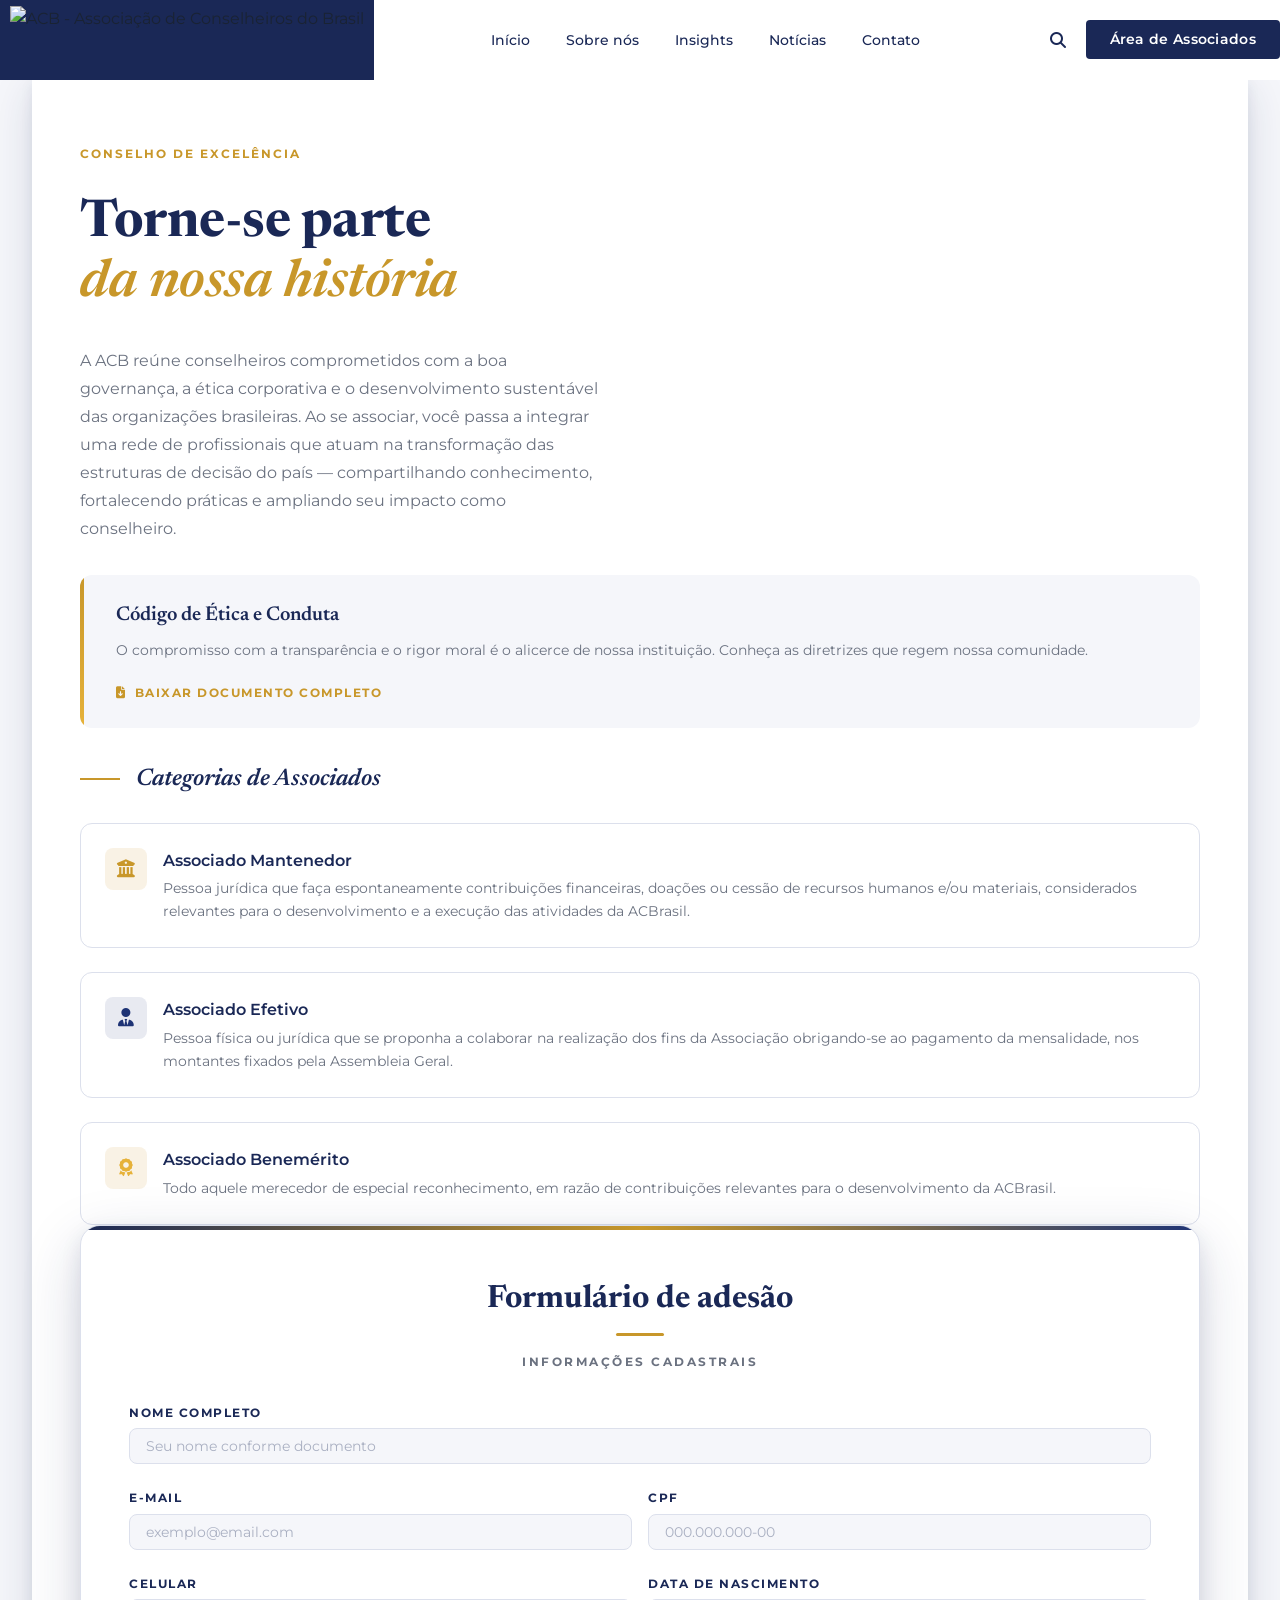
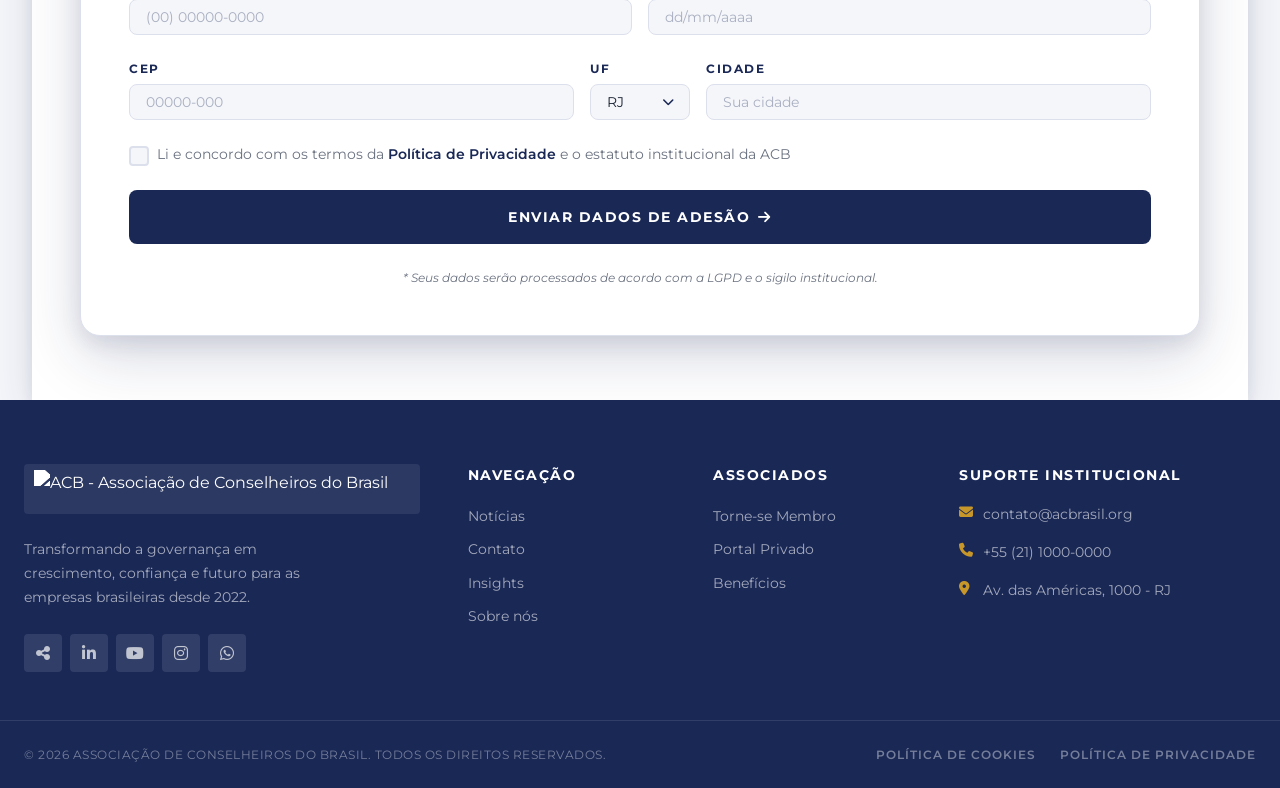
==== HTML/associe-se.html @ c0d1bfe0 "atualização do html" ====
<!DOCTYPE html>
<html lang="pt-BR">
<head>
  <meta charset="UTF-8" />
  <meta name="viewport" content="width=device-width, initial-scale=1.0" />
  <title>Associe-se | ACB - Associação de Conselheiros do Brasil</title>

  <link rel="icon" type="image/png" href="#" />

  <!-- Fontes principais -->
  <link rel="preconnect" href="https://fonts.googleapis.com" />
  <link rel="preconnect" href="https://fonts.gstatic.com" crossorigin />
  <link href="https://fonts.googleapis.com/css2?family=Newsreader:ital,wght@0,400;0,600;0,700;1,400;1,600&family=Montserrat:wght@300;400;500;600;700&display=swap" rel="stylesheet" />

  <!-- Font Awesome para ícones -->
  <link rel="stylesheet" href="https://cdnjs.cloudflare.com/ajax/libs/font-awesome/6.5.1/css/all.min.css" />

  <!-- CSS principal -->
  <link rel="stylesheet" href="../CSS/global.css" />
  <link rel="stylesheet" href="../CSS/associe-se.css" />
</head>
<body>

  <!-- ===== BARRA DE BUSCA GLOBAL ===== -->
  <div class="busca-overlay" id="buscaOverlay" role="dialog" aria-label="Busca no site" aria-hidden="true">
    <div class="busca-container">
      <div class="busca-cabecalho">
        <span class="busca-titulo">O que você procura?</span>
        <button class="busca-fechar" id="buscaFechar" aria-label="Fechar busca">
          <i class="fa-solid fa-xmark"></i>
        </button>
      </div>
      <div class="busca-campo-wrapper">
        <i class="fa-solid fa-magnifying-glass busca-icone"></i>
        <input
          type="text"
          id="buscaInput"
          class="busca-campo"
          placeholder="Buscar páginas, conteúdos, associados..."
          autocomplete="off"
        />
      </div>
      <div class="busca-resultados" id="buscaResultados">
        <p class="busca-dica">Digite para buscar páginas e conteúdos do site.</p>
      </div>
    </div>
  </div>

  <!-- ===== NAVBAR ===== -->
  <header class="cabecalho" id="cabecalho">
    <nav class="navegacao" role="navigation" aria-label="Menu principal">

      <!-- Logo -->
      <a href="#" class="logo" aria-label="ACB - Página inicial">
        <img src="images/logo-acb.png" alt="ACB - Associação de Conselheiros do Brasil" class="logo-imagem">

      </a>

      <!-- Links de navegação (desktop) -->
      <ul class="menu-lista" role="list">
        <li class="menu-item"><a href="index.html" class="menu-link">Início</a></li>
        <li class="menu-item"><a href="#" class="menu-link">Sobre nós</a></li>
        <li class="menu-item"><a href="#" class="menu-link">Insights</a></li>
        <li class="menu-item"><a href="#" class="menu-link">Notícias</a></li>
        <li class="menu-item"><a href="#" class="menu-link">Contato</a></li>
      </ul>

      <!-- Ações da navbar -->
      <div class="navbar-acoes">
        <button class="btn-busca" id="btnBusca" aria-label="Abrir busca">
          <i class="fa-solid fa-magnifying-glass"></i>
        </button>
        <a href="#" class="btn-area-associados">Área de Associados</a>
        <button class="btn-menu-mobile" id="btnMenuMobile" aria-label="Abrir menu" aria-expanded="false">
          <span class="hamburguer-linha"></span>
          <span class="hamburguer-linha"></span>
          <span class="hamburguer-linha"></span>
        </button>
      </div>

    </nav>

    <!-- Menu Mobile -->
    <div class="menu-mobile" id="menuMobile" aria-hidden="true">
      <ul class="menu-mobile-lista" role="list">
        <li><a href="#" class="menu-mobile-link">Início</a></li>
        <li><a href="#" class="menu-mobile-link">Sobre nós</a></li>
        <li><a href="#" class="menu-mobile-link">Insights</a></li>
        <li><a href="#" class="menu-mobile-link">Notícias</a></li>
        <li><a href="#" class="menu-mobile-link">Contato</a></li>
        <li><a href="#" class="menu-mobile-link menu-mobile-link--destaque">Área de Associados</a></li>
      </ul>
    </div>
  </header>

  <!-- ===== CONTEÚDO PRINCIPAL ===== -->
  <main class="conteudo-principal">

    <!-- ===== SEÇÃO HERO - ASSOCIE-SE ===== -->
    <section class="secao-hero" id="associe-se">

      <!-- Decoração geométrica de fundo -->
      <div class="hero-decoracao-circulo"></div>
      <div class="hero-decoracao-linha"></div>
      
      <div class="hero-caixa-conteudo">
          <div class="hero-grade">

            <!-- Coluna esquerda: texto e categorias -->
            <div class="hero-coluna-esquerda">

              <!-- Rótulo superior -->
              <span class="rotulo-secao animacao-entrada" data-delay="0">Conselho de Excelência</span>

              <!-- Título principal -->
              <h1 class="hero-titulo animacao-entrada" data-delay="1">
                Torne-se parte<br />
                <em class="hero-titulo-destaque">da nossa história</em>
              </h1>

              <!-- Descrição -->
              <p class="hero-descricao animacao-entrada" data-delay="2">
                A ACB reúne conselheiros comprometidos com a boa governança, a ética corporativa e o desenvolvimento sustentável das organizações brasileiras. Ao se associar, você passa a integrar uma rede de profissionais que atuam na transformação das estruturas de decisão do país — compartilhando conhecimento, fortalecendo práticas e ampliando seu impacto como conselheiro.
              </p>

              <!-- Card de ética -->
              <div class="card-etica animacao-entrada" data-delay="3">
                <div class="card-etica-barra"></div>
                <div class="card-etica-conteudo">
                  <h2 class="card-etica-titulo">Código de Ética e Conduta</h2>
                  <p class="card-etica-texto">
                    O compromisso com a transparência e o rigor moral é o alicerce de nossa
                    instituição. Conheça as diretrizes que regem nossa comunidade.
                  </p>
                  <a href="#" class="card-etica-link">
                    <i class="fa-solid fa-file-arrow-down"></i>
                    Baixar documento completo
                  </a>
                </div>
              </div>

              <!-- Categorias de associados -->
              <div class="categorias animacao-entrada" data-delay="4">
                <div class="categorias-cabecalho">
                  <span class="categorias-linha-decorativa"></span>
                  <h3 class="categorias-titulo">Categorias de Associados</h3>
                </div>

                <div class="categoria-item" data-tipo="mantenedor">
                  <div class="categoria-icone">
                    <i class="fa-solid fa-building-columns"></i>
                  </div>
                  <div class="categoria-corpo">
                    <h4 class="categoria-nome">Associado Mantenedor</h4>
                    <p class="categoria-descricao">
                      Pessoa jurídica que faça espontaneamente contribuições financeiras, doações
                      ou cessão de recursos humanos e/ou materiais, considerados relevantes para
                      o desenvolvimento e a execução das atividades da ACBrasil.
                    </p>
                  </div>
                </div>

                <div class="categoria-item" data-tipo="efetivo">
                  <div class="categoria-icone">
                    <i class="fa-solid fa-user-tie"></i>
                  </div>
                  <div class="categoria-corpo">
                    <h4 class="categoria-nome">Associado Efetivo</h4>
                    <p class="categoria-descricao">
                      Pessoa física ou jurídica que se proponha a colaborar na realização dos
                      fins da Associação obrigando-se ao pagamento da mensalidade, nos montantes
                      fixados pela Assembleia Geral.
                    </p>
                  </div>
                </div>

                <div class="categoria-item" data-tipo="benemerito">
                  <div class="categoria-icone">
                    <i class="fa-solid fa-award"></i>
                  </div>
                  <div class="categoria-corpo">
                    <h4 class="categoria-nome">Associado Benemérito</h4>
                    <p class="categoria-descricao">
                      Todo aquele merecedor de especial reconhecimento, em razão de contribuições
                      relevantes para o desenvolvimento da ACBrasil.
                    </p>
                  </div>
                </div>

              </div>
            </div>

            <!-- Coluna direita: formulário -->
            <div class="hero-coluna-direita animacao-entrada" data-delay="2">
              <div class="formulario-card">

                <div class="formulario-cabecalho">
                  <h2 class="formulario-titulo">Formulário de adesão</h2>
                  <span class="formulario-linha-dourada"></span>
                  <p class="formulario-subtitulo">Informações Cadastrais</p>
                </div>

                <form class="formulario-adesao" id="formularioAdesao" novalidate>

                  <!-- Nome completo -->
                  <div class="campo-grupo campo-grupo--completo">
                    <label for="nomeCompleto" class="campo-label">Nome Completo</label>
                    <input
                      type="text"
                      id="nomeCompleto"
                      name="nomeCompleto"
                      class="campo-input"
                      placeholder="Seu nome conforme documento"
                      autocomplete="name"
                    />
                    <span class="campo-erro" aria-live="polite"></span>
                  </div>

                  <!-- E-mail e CPF -->
                  <div class="campos-linha">
                    <div class="campo-grupo">
                      <label for="email" class="campo-label">E-mail</label>
                      <input
                        type="email"
                        id="email"
                        name="email"
                        class="campo-input"
                        placeholder="exemplo@email.com"
                        autocomplete="email"
                      />
                      <span class="campo-erro" aria-live="polite"></span>
                    </div>
                    <div class="campo-grupo">
                      <label for="cpf" class="campo-label">CPF</label>
                      <input
                        type="text"
                        id="cpf"
                        name="cpf"
                        class="campo-input"
                        placeholder="000.000.000-00"
                        maxlength="14"
                        autocomplete="off"
                      />
                      <span class="campo-erro" aria-live="polite"></span>
                    </div>
                  </div>

                  <!-- Celular e Data de nascimento -->
                  <div class="campos-linha">
                    <div class="campo-grupo">
                      <label for="celular" class="campo-label">Celular</label>
                      <input
                        type="tel"
                        id="celular"
                        name="celular"
                        class="campo-input"
                        placeholder="(00) 00000-0000"
                        maxlength="15"
                        autocomplete="tel"
                      />
                      <span class="campo-erro" aria-live="polite"></span>
                    </div>
                    <div class="campo-grupo">
                      <label for="dataNascimento" class="campo-label">Data de Nascimento</label>
                      <input
                        type="text"
                        id="dataNascimento"
                        name="dataNascimento"
                        class="campo-input"
                        placeholder="dd/mm/aaaa"
                        maxlength="10"
                        autocomplete="bday"
                      />
                      <span class="campo-erro" aria-live="polite"></span>
                    </div>
                  </div>

                  <!-- CEP, UF e Cidade -->
                  <div class="campos-linha campos-linha--tres">
                    <div class="campo-grupo campo-grupo--cep">
                      <label for="cep" class="campo-label">CEP</label>
                      <input
                        type="text"
                        id="cep"
                        name="cep"
                        class="campo-input"
                        placeholder="00000-000"
                        maxlength="9"
                        autocomplete="postal-code"
                      />
                      <span class="campo-erro" aria-live="polite"></span>
                    </div>
                    <div class="campo-grupo campo-grupo--uf">
                      <label for="uf" class="campo-label">UF</label>
                      <div class="select-wrapper">
                        <select id="uf" name="uf" class="campo-input campo-select">
                          <option value="">UF</option>
                          <option value="AC">AC</option>
                          <option value="AL">AL</option>
                          <option value="AP">AP</option>
                          <option value="AM">AM</option>
                          <option value="BA">BA</option>
                          <option value="CE">CE</option>
                          <option value="DF">DF</option>
                          <option value="ES">ES</option>
                          <option value="GO">GO</option>
                          <option value="MA">MA</option>
                          <option value="MT">MT</option>
                          <option value="MS">MS</option>
                          <option value="MG">MG</option>
                          <option value="PA">PA</option>
                          <option value="PB">PB</option>
                          <option value="PR">PR</option>
                          <option value="PE">PE</option>
                          <option value="PI">PI</option>
                          <option value="RJ" selected>RJ</option>
                          <option value="RN">RN</option>
                          <option value="RS">RS</option>
                          <option value="RO">RO</option>
                          <option value="RR">RR</option>
                          <option value="SC">SC</option>
                          <option value="SP">SP</option>
                          <option value="SE">SE</option>
                          <option value="TO">TO</option>
                        </select>
                        <i class="fa-solid fa-chevron-down select-icone"></i>
                      </div>
                      <span class="campo-erro" aria-live="polite"></span>
                    </div>
                    <div class="campo-grupo campo-grupo--cidade">
                      <label for="cidade" class="campo-label">Cidade</label>
                      <input
                        type="text"
                        id="cidade"
                        name="cidade"
                        class="campo-input"
                        placeholder="Sua cidade"
                        autocomplete="address-level2"
                      />
                      <span class="campo-erro" aria-live="polite"></span>
                    </div>
                  </div>

                  <!-- Checkbox de termos -->
                  <div class="campo-termos">
                    <label class="checkbox-container" for="aceitaTermos">
                      <input type="checkbox" id="aceitaTermos" name="aceitaTermos" />
                      <span class="checkbox-visual"></span>
                      <span class="checkbox-texto">
                        Li e concordo com os termos da
                        <a href="#" class="link-termos">Política de Privacidade</a>
                        e o estatuto institucional da ACB
                      </span>
                    </label>
                    <span class="campo-erro campo-erro--termos" aria-live="polite"></span>
                  </div>

                  <!-- Botão de envio -->
                  <button type="submit" class="btn-enviar" id="btnEnviar">
                    <span class="btn-enviar-texto">Enviar dados de adesão</span>
                    <i class="fa-solid fa-arrow-right btn-enviar-icone"></i>
                  </button>

                  <!-- Nota de privacidade -->
                  <p class="formulario-nota">
                    * Seus dados serão processados de acordo com a LGPD e o sigilo institucional.
                  </p>

                </form>

              </div>
            </div>

          </div>
      </div>    
    </section>

  </main>

  <!-- ===== RODAPÉ ===== -->
  <footer class="rodape">

    <div class="rodape-principal">

      <!-- Coluna de identidade -->
      <div class="rodape-identidade">
        <a href="#" class="logo logo--rodape" aria-label="ACB - Página inicial">
          <img src="images/logo-acb.png" alt="ACB - Associação de Conselheiros do Brasil" class="logo-imagem logo-imagem--rodape" />
        </a>
        <p class="rodape-descricao">
          Transformando a governança em crescimento, confiança e futuro para as empresas brasileiras desde 2022.
        </p>
        <div class="rodape-redes-sociais">
          <a href="#" class="rede-social-link" aria-label="Compartilhar">
            <i class="fa-solid fa-share-nodes"></i>
          </a>
          <a href="https://www.linkedin.com/company/associacao-de-conselheiros-do-brasil/" class="rede-social-link" aria-label="LinkedIn" target="_blank" rel="noopener noreferrer">
            <i class="fa-brands fa-linkedin-in"></i>
          </a>
          <a href="https://www.youtube.com/@acbrasil" class="rede-social-link" aria-label="YouTube" target="_blank" rel="noopener noreferrer">
            <i class="fa-brands fa-youtube"></i>
          </a>
          <a href="https://www.instagram.com/acbrasil.oficial/" class="rede-social-link" aria-label="Instagram" target="_blank" rel="noopener noreferrer">
            <i class="fa-brands fa-instagram"></i>
          </a>
          <a href="#" class="rede-social-link" aria-label="WhatsApp">
            <i class="fa-brands fa-whatsapp"></i>
          </a>
        </div>
      </div>

      <!-- Coluna de navegação -->
      <div class="rodape-coluna">
        <h2 class="rodape-titulo-coluna">Navegação</h2>
        <ul class="rodape-lista">
          <li><a href="#" class="rodape-link">Notícias</a></li>
          <li><a href="#" class="rodape-link">Contato</a></li>
          <li><a href="#" class="rodape-link">Insights</a></li>
          <li><a href="#" class="rodape-link">Sobre nós</a></li>
        </ul>
      </div>

      <!-- Coluna de associados -->
      <div class="rodape-coluna">
        <h2 class="rodape-titulo-coluna">Associados</h2>
        <ul class="rodape-lista">
          <li><a href="#" class="rodape-link">Torne-se Membro</a></li>
          <li><a href="#" class="rodape-link">Portal Privado</a></li>
          <li><a href="#" class="rodape-link">Benefícios</a></li>
        </ul>
      </div>

      <!-- Coluna de suporte -->
      <div class="rodape-coluna">
        <h2 class="rodape-titulo-coluna">Suporte Institucional</h2>
        <ul class="rodape-lista rodape-lista--contato">
          <li>
            <i class="fa-solid fa-envelope"></i>
            <a href="mailto:contato@acbrasil.org" class="rodape-link">contato@acbrasil.org</a>
          </li>
          <li>
            <i class="fa-solid fa-phone"></i>
            <a href="tel:+5521100000000" class="rodape-link">+55 (21) 1000-0000</a>
          </li>
          <li>
            <i class="fa-solid fa-location-dot"></i>
            <span class="rodape-texto">Av. das Américas, 1000 - RJ</span>
          </li>
        </ul>
      </div>

    </div>

    <!-- Rodapé inferior -->
    <div class="rodape-inferior">
      <p class="rodape-direitos">© 2026 Associação de Conselheiros do Brasil. Todos os direitos reservados.</p>
      <div class="rodape-politicas">
        <a href="#" class="rodape-politica-link">Política de Cookies</a>
        <a href="#" class="rodape-politica-link">Política de Privacidade</a>
      </div>
    </div>

  </footer>

  <!-- ===== TOAST DE NOTIFICAÇÃO ===== -->
  <div class="toast" id="toast" role="alert" aria-live="assertive" aria-hidden="true">
    <i class="toast-icone fa-solid fa-circle-check"></i>
    <span class="toast-mensagem"></span>
  </div>

   <!-- VLibras -->
  <div vw class="enabled">
    <div vw-access-button class="active"></div>
    <div vw-plugin-wrapper>
      <div class="vw-plugin-top-wrapper"></div>
    </div>
  </div>

  <script src="https://vlibras.gov.br/app/vlibras-plugin.js"></script>

  <script src="../JS/global.js"></script>
  <script src="../JS/associe_se.js"></script>
</body>
</html>
---- CSS/global.css ----
/* ==========================================================================
   global.css — Estilos base reutilizáveis em todas as páginas
   OBS: Deve ser carregada primeiro!
   Inclui: tokens, reset, tipografia, scrollbar, animações utilitárias,
           navbar, busca overlay, rodapé, toast, barra de progresso,
           acessibilidade e preferência de movimento reduzido.
   ========================================================================== */

/* --------------------------------------------------------------------------
   1. VARIÁVEIS CSS (Design Tokens)
   -------------------------------------------------------------------------- */
:root {
  /* Cores principais */
  --cor-azul-escuro:    #1a2856;
  --cor-azul-medio:     #1e3375;
  --cor-dourado:        #c8972a;
  --cor-dourado-claro:  #e6b23a;
  --cor-dourado-hover:  #f0c84a;
  --cor-branco:         #ffffff;
  --cor-cinza-claro:    #f5f6fa;
  --cor-cinza-medio:    #e8eaf0;
  --cor-cinza-texto:    #6b7280;
  --cor-texto-escuro:   #1a2333;
  --cor-borda:          #dce0ec;
  --cor-erro:           #dc2626;
  --cor-sucesso:        #16a34a;

  /* Tipografia */
  --fonte-titulo:       'Newsreader', Georgia, serif;
  --fonte-texto:        'Montserrat', sans-serif;

  /* Tamanhos de fonte */
  --texto-xs:    0.75rem;
  --texto-sm:    0.875rem;
  --texto-base:  1rem;
  --texto-md:    1.125rem;
  --texto-lg:    1.25rem;
  --texto-xl:    1.5rem;
  --texto-2xl:   2rem;
  --texto-3xl:   2.5rem;
  --texto-4xl:   3.25rem;

  /* Espaçamentos */
  --espaco-xs:   0.25rem;
  --espaco-sm:   0.5rem;
  --espaco-md:   1rem;
  --espaco-lg:   1.5rem;
  --espaco-xl:   2rem;
  --espaco-2xl:  3rem;
  --espaco-3xl:  4rem;
  --espaco-4xl:  6rem;

  /* Bordas */
  --raio-sm:     4px;
  --raio-md:     8px;
  --raio-lg:     12px;
  --raio-xl:     20px;
  --raio-full:   9999px;

  /* Sombras */
  --sombra-sm:   0 1px 3px rgba(26,40,86,0.08), 0 1px 2px rgba(26,40,86,0.04);
  --sombra-md:   0 4px 16px rgba(26,40,86,0.10), 0 2px 4px rgba(26,40,86,0.06);
  --sombra-lg:   0 10px 40px rgba(26,40,86,0.14), 0 4px 12px rgba(26,40,86,0.08);
  --sombra-xl:   0 20px 60px rgba(26,40,86,0.18), 0 8px 20px rgba(26,40,86,0.10);

  /* Transições */
  --transicao-rapida:  150ms ease;
  --transicao-media:   300ms cubic-bezier(0.4, 0, 0.2, 1);
  --transicao-lenta:   500ms cubic-bezier(0.4, 0, 0.2, 1);

  /* Navbar */
  --altura-navbar: 80px;
}

/* --------------------------------------------------------------------------
   2. RESET & BASE
   -------------------------------------------------------------------------- */
*, *::before, *::after {
  box-sizing: border-box;
  margin: 0;
  padding: 0;
}



html {
  scroll-behavior: smooth;
  font-size: 16px;
}

body {
  font-family: var(--fonte-texto);
  color: var(--cor-texto-escuro);
  background-color: var(--cor-branco);
  line-height: 1.6;
  overflow-x: hidden;
  -webkit-font-smoothing: antialiased;
}

img {
  max-width: 100%;
  display: block;
}

a {
  text-decoration: none;
  color: inherit;
}

ul {
  list-style: none;
}

button {
  cursor: pointer;
  border: none;
  background: none;
  font-family: var(--fonte-texto);
}

input, select, textarea {
  font-family: var(--fonte-texto);
}

/* --------------------------------------------------------------------------
   3. SCROLLBAR PERSONALIZADA
   -------------------------------------------------------------------------- */
::-webkit-scrollbar {
  width: 8px;
}

::-webkit-scrollbar-track {
  background: var(--cor-cinza-claro);
}

::-webkit-scrollbar-thumb {
  background: linear-gradient(180deg, var(--cor-azul-medio), var(--cor-azul-escuro));
  border-radius: var(--raio-full);
  border: 2px solid var(--cor-cinza-claro);
}

::-webkit-scrollbar-thumb:hover {
  background: linear-gradient(180deg, var(--cor-dourado), var(--cor-dourado-claro));
}

/* Firefox */
* {
  scrollbar-width: thin;
  scrollbar-color: var(--cor-azul-medio) var(--cor-cinza-claro);
}

/* --------------------------------------------------------------------------
   4. ANIMAÇÕES UTILITÁRIAS GLOBAIS
   -------------------------------------------------------------------------- */
@keyframes deslizarCima {
  from { opacity: 0; transform: translateY(40px); }
  to   { opacity: 1; transform: translateY(0); }
}

@keyframes deslizarEsquerda {
  from { opacity: 0; transform: translateX(-30px); }
  to   { opacity: 1; transform: translateX(0); }
}

@keyframes deslizarDireita {
  from { opacity: 0; transform: translateX(30px); }
  to   { opacity: 1; transform: translateX(0); }
}

@keyframes aparecer {
  from { opacity: 0; }
  to   { opacity: 1; }
}

@keyframes pulsarDourado {
  0%, 100% { box-shadow: 0 0 0 0 rgba(200, 151, 42, 0.4); }
  50%       { box-shadow: 0 0 0 8px rgba(200, 151, 42, 0); }
}

@keyframes girarEntrada {
  from { opacity: 0; transform: rotate(-5deg) scale(0.95); }
  to   { opacity: 1; transform: rotate(0deg) scale(1); }
}

/* Animações exclusivas da navbar */
@keyframes navbarDescer {
  from { opacity: 0; transform: translateY(-100%); }
  to   { opacity: 1; transform: translateY(0); }
}

@keyframes navItemAparecer {
  from { opacity: 0; transform: translateY(-12px); }
  to   { opacity: 1; transform: translateY(0); }
}

@keyframes logoPulsar {
  0%   { opacity: 0; transform: scale(0.8) rotate(-4deg); }
  60%  { opacity: 1; transform: scale(1.06) rotate(1deg); }
  100% { opacity: 1; transform: scale(1) rotate(0deg); }
}

/* Barra de progresso de scroll */
@keyframes barraEntrada {
  from { opacity: 0; }
  to   { opacity: 1; }
}

/* Classe utilitária: revela elementos ao entrar na viewport (controlada via JS) */
.animacao-entrada {
  opacity: 0;
  transform: translateY(30px);
  transition: opacity 0.7s ease, transform 0.7s ease;
}

.animacao-entrada[data-delay="1"] { transition-delay: 0.1s; }
.animacao-entrada[data-delay="2"] { transition-delay: 0.2s; }
.animacao-entrada[data-delay="3"] { transition-delay: 0.35s; }
.animacao-entrada[data-delay="4"] { transition-delay: 0.5s; }

.animacao-entrada.visivel {
  opacity: 1;
  transform: translateY(0);
}

/* --------------------------------------------------------------------------
   5. BARRA DE PROGRESSO DE SCROLL
   -------------------------------------------------------------------------- */
.barra-progresso-scroll {
  position: fixed;
  top: 0;
  left: 0;
  height: 3px;
  width: 0%;
  background: linear-gradient(90deg, var(--cor-azul-medio), var(--cor-dourado), var(--cor-dourado-claro));
  z-index: 1001;
  transition: width 0.1s linear;
  border-radius: 0 var(--raio-full) var(--raio-full) 0;
  animation: barraEntrada 0.5s ease 0.8s both;
  box-shadow: 0 0 8px rgba(200, 151, 42, 0.5);
}

/* --------------------------------------------------------------------------
   6. NAVBAR / CABEÇALHO
   -------------------------------------------------------------------------- */
.cabecalho {
  position: fixed;
  top: 0;
  left: 0;
  right: 0;
  z-index: 1000;
  height: var(--altura-navbar);
  background: rgba(255, 255, 255, 0.97);
  backdrop-filter: blur(12px);
  -webkit-backdrop-filter: blur(12px);
  border-bottom: 1px solid transparent;
  transition: border-color var(--transicao-media),
              box-shadow var(--transicao-media),
              background var(--transicao-media);
  animation: navbarDescer 0.5s cubic-bezier(0.22, 1, 0.36, 1) both;
}

.cabecalho.rolando {
  border-color: var(--cor-borda);
  box-shadow: var(--sombra-md);
  background: rgba(255, 255, 255, 0.99);
}

.navegacao {
  display: flex;
  align-items: center;
  justify-content: space-between;
  height: 100%;
  max-width: 1280px;
  margin: 0 auto;
  
  gap: var(--espaco-xl);
}

/* --- Logo --- */
.logo-imagem {
  height: 80px;
  width: auto;
  display: block;
  background: var(--cor-azul-escuro);
  padding: 6px 10px;

}

.logo-imagem--rodape {
  height: 40px;
  filter: brightness(0) invert(1); /* deixa branco no rodapé escuro */
}


/* --- Menu principal (desktop) --- */
.menu-lista {
  display: none;
  align-items: center;
  gap: var(--espaco-xs);
}

/* Stagger de entrada dos itens do menu ao carregar a página */
.menu-item:nth-child(1) { animation: navItemAparecer 0.5s ease 0.45s both; }
.menu-item:nth-child(2) { animation: navItemAparecer 0.5s ease 0.55s both; }
.menu-item:nth-child(3) { animation: navItemAparecer 0.5s ease 0.65s both; }
.menu-item:nth-child(4) { animation: navItemAparecer 0.5s ease 0.75s both; }
.menu-item:nth-child(5) { animation: navItemAparecer 0.5s ease 0.85s both; }

.menu-link {
  font-size: var(--texto-sm);
  font-weight: 500;
  color: var(--cor-azul-escuro);
  padding: var(--espaco-sm) var(--espaco-md);
  border-radius: var(--raio-full);
  position: relative;
  transition: color var(--transicao-rapida), background var(--transicao-rapida);
}

.menu-link::after {
  content: '';
  position: absolute;
  bottom: 4px;
  left: 50%;
  transform: translateX(-50%) scaleX(0);
  width: 16px;
  height: 2px;
  background: var(--cor-dourado);
  border-radius: var(--raio-full);
  transition: transform var(--transicao-media);
}

.menu-link:hover {
  color: var(--cor-dourado);
  background: rgba(200, 151, 42, 0.06);
}

.menu-link:hover::after {
  transform: translateX(-50%) scaleX(1);
}

.menu-link--ativo {
  color: var(--cor-dourado) !important;
  background: rgba(200, 151, 42, 0.06);
}

.menu-link--ativo::after {
  transform: translateX(-50%) scaleX(1) !important;
}

/* --- Ações da navbar --- */
.navbar-acoes {
  display: flex;
  align-items: center;
  gap: var(--espaco-sm);
  flex-shrink: 0;
}

.btn-busca {
  width: 40px;
  height: 40px;
  border-radius: var(--raio-full);
  display: flex;
  align-items: center;
  justify-content: center;
  color: var(--cor-azul-escuro);
  font-size: var(--texto-base);
  transition: background var(--transicao-rapida),
              color var(--transicao-rapida),
              transform var(--transicao-media);
  animation: navItemAparecer 0.5s ease 0.95s both;
}

.btn-busca:hover {
  background: var(--cor-cinza-claro);
  color: var(--cor-dourado);
  transform: scale(1.1);
}

.btn-area-associados {
  display: none;
  padding: var(--espaco-sm) var(--espaco-lg);
  background: var(--cor-azul-escuro);
  color: var(--cor-branco);
  font-size: var(--texto-sm);
  font-weight: 600;
  font-family: var(--fonte-texto);
  border-radius: var(--raio-sm);
  letter-spacing: 0.3px;
  transition: background var(--transicao-media),
              transform var(--transicao-rapida),
              box-shadow var(--transicao-media);
  animation: navItemAparecer 0.5s ease 1.05s both;
}

.btn-area-associados:hover {
  background: var(--cor-dourado);
  transform: translateY(-1px);
  box-shadow: var(--sombra-md);
}

/* --- Botão hamburguer (mobile) --- */
.btn-menu-mobile {
  width: 40px;
  height: 40px;
  display: flex;
  flex-direction: column;
  align-items: center;
  justify-content: center;
  gap: 5px;
  border-radius: var(--raio-sm);
  transition: background var(--transicao-rapida);
}

.btn-menu-mobile:hover {
  background: var(--cor-cinza-claro);
}

.hamburguer-linha {
  display: block;
  width: 22px;
  height: 2px;
  background: var(--cor-azul-escuro);
  border-radius: var(--raio-full);
  transition: transform var(--transicao-media),
              opacity var(--transicao-rapida),
              width var(--transicao-media);
  transform-origin: center;
}

.btn-menu-mobile.ativo .hamburguer-linha:nth-child(1) {
  transform: translateY(7px) rotate(45deg);
}

.btn-menu-mobile.ativo .hamburguer-linha:nth-child(2) {
  opacity: 0;
  transform: scaleX(0);
}

.btn-menu-mobile.ativo .hamburguer-linha:nth-child(3) {
  transform: translateY(-7px) rotate(-45deg);
}

/* --- Menu mobile --- */
.menu-mobile {
  background: var(--cor-branco);
  border-top: 1px solid var(--cor-borda);
  max-height: 0;
  overflow: hidden;
  transition: max-height var(--transicao-lenta), opacity var(--transicao-media);
  opacity: 0;
}

.menu-mobile.ativo {
  max-height: 400px;
  opacity: 1;
}

.menu-mobile-lista {
  padding: var(--espaco-md) var(--espaco-lg) var(--espaco-lg);
  display: flex;
  flex-direction: column;
  gap: var(--espaco-xs);
  max-width: 1280px;
  margin: 0 auto;
}

.menu-mobile-link {
  display: block;
  padding: var(--espaco-sm) var(--espaco-md);
  font-size: var(--texto-base);
  font-weight: 500;
  color: var(--cor-azul-escuro);
  border-radius: var(--raio-md);
  transition: background var(--transicao-rapida),
              color var(--transicao-rapida),
              transform var(--transicao-rapida);
}

.menu-mobile-link:hover {
  background: var(--cor-cinza-claro);
  color: var(--cor-dourado);
  transform: translateX(4px);
}

.menu-mobile-link--destaque {
  margin-top: var(--espaco-sm);
  background: var(--cor-azul-escuro);
  color: var(--cor-branco);
  text-align: center;
  font-weight: 600;
  letter-spacing: 0.3px;
}

.menu-mobile-link--destaque:hover {
  background: var(--cor-dourado);
  color: var(--cor-branco);
  transform: none;
}

/* --------------------------------------------------------------------------
   7. BUSCA OVERLAY
   -------------------------------------------------------------------------- */
.busca-overlay {
  position: fixed;
  inset: 0;
  z-index: 2000;
  background: rgba(10, 18, 45, 0.85);
  backdrop-filter: blur(8px);
  -webkit-backdrop-filter: blur(8px);
  display: flex;
  align-items: flex-start;
  justify-content: center;
  padding: calc(var(--altura-navbar) + var(--espaco-xl)) var(--espaco-lg) var(--espaco-xl);
  opacity: 0;
  pointer-events: none;
  transition: opacity var(--transicao-media);
}

.busca-overlay.ativo {
  opacity: 1;
  pointer-events: all;
}

.busca-container {
  width: 100%;
  max-width: 680px;
  background: var(--cor-branco);
  border-radius: var(--raio-xl);
  padding: var(--espaco-xl);
  box-shadow: var(--sombra-xl);
  transform: translateY(-20px) scale(0.97);
  transition: transform var(--transicao-media);
}

.busca-overlay.ativo .busca-container {
  transform: translateY(0) scale(1);
}

.busca-cabecalho {
  display: flex;
  align-items: center;
  justify-content: space-between;
  margin-bottom: var(--espaco-lg);
}

.busca-titulo {
  font-family: var(--fonte-titulo);
  font-size: var(--texto-xl);
  color: var(--cor-azul-escuro);
  font-style: italic;
}

.busca-fechar {
  width: 36px;
  height: 36px;
  border-radius: var(--raio-full);
  background: var(--cor-cinza-claro);
  color: var(--cor-texto-escuro);
  font-size: var(--texto-base);
  display: flex;
  align-items: center;
  justify-content: center;
  transition: background var(--transicao-rapida),
              color var(--transicao-rapida),
              transform var(--transicao-media);
}

.busca-fechar:hover {
  background: var(--cor-azul-escuro);
  color: var(--cor-branco);
  transform: rotate(90deg);
}

.busca-campo-wrapper {
  position: relative;
  margin-bottom: var(--espaco-lg);
}

.busca-icone {
  position: absolute;
  left: var(--espaco-lg);
  top: 50%;
  transform: translateY(-50%);
  color: var(--cor-dourado);
  font-size: var(--texto-md);
  pointer-events: none;
}

.busca-campo {
  width: 100%;
  padding: var(--espaco-md) var(--espaco-lg) var(--espaco-md) calc(var(--espaco-lg) + 28px);
  border: 2px solid var(--cor-borda);
  border-radius: var(--raio-lg);
  font-size: var(--texto-md);
  font-family: var(--fonte-texto);
  color: var(--cor-texto-escuro);
  background: var(--cor-cinza-claro);
  outline: none;
  transition: border-color var(--transicao-media), box-shadow var(--transicao-media);
}

.busca-campo:focus {
  border-color: var(--cor-azul-medio);
  box-shadow: 0 0 0 4px rgba(30, 51, 117, 0.1);
  background: var(--cor-branco);
}

.busca-resultados {
  max-height: 320px;
  overflow-y: auto;
}

.busca-dica {
  font-size: var(--texto-sm);
  color: var(--cor-cinza-texto);
  text-align: center;
  padding: var(--espaco-md) 0;
}

.busca-resultado-item {
  display: flex;
  align-items: flex-start;
  gap: var(--espaco-md);
  padding: var(--espaco-md);
  border-radius: var(--raio-md);
  cursor: pointer;
  transition: background var(--transicao-rapida);
  border-bottom: 1px solid var(--cor-borda);
  animation: deslizarCima 0.3s ease both;
}

.busca-resultado-item:last-child {
  border-bottom: none;
}

.busca-resultado-item:hover {
  background: var(--cor-cinza-claro);
}

.busca-resultado-icone {
  width: 36px;
  height: 36px;
  background: linear-gradient(135deg, var(--cor-azul-escuro), var(--cor-azul-medio));
  border-radius: var(--raio-sm);
  display: flex;
  align-items: center;
  justify-content: center;
  color: var(--cor-branco);
  font-size: var(--texto-sm);
  flex-shrink: 0;
}

.busca-resultado-conteudo {
  flex: 1;
}

.busca-resultado-titulo {
  font-size: var(--texto-sm);
  font-weight: 600;
  color: var(--cor-azul-escuro);
  margin-bottom: 2px;
}

.busca-resultado-descricao {
  font-size: var(--texto-xs);
  color: var(--cor-cinza-texto);
  line-height: 1.4;
}

.busca-resultado-tag {
  font-size: var(--texto-xs);
  font-weight: 600;
  color: var(--cor-dourado);
  background: rgba(200, 151, 42, 0.1);
  padding: 2px 8px;
  border-radius: var(--raio-full);
  white-space: nowrap;
  flex-shrink: 0;
}

.busca-sem-resultado {
  text-align: center;
  padding: var(--espaco-xl) 0;
  color: var(--cor-cinza-texto);
  font-size: var(--texto-sm);
}

.busca-sem-resultado i {
  display: block;
  font-size: var(--texto-2xl);
  margin-bottom: var(--espaco-sm);
  color: var(--cor-borda);
}

/* --------------------------------------------------------------------------
   8. RODAPÉ
   -------------------------------------------------------------------------- */
.rodape {
  background: var(--cor-azul-escuro);
  color: var(--cor-branco);
  
}

.rodape-principal {
  max-width: 1280px;
  margin: 0 auto;
  padding: var(--espaco-3xl) var(--espaco-lg) var(--espaco-2xl);
  display: grid;
  grid-template-columns: 1fr;
  gap: var(--espaco-2xl);
}

.rodape-identidade {
  display: flex;
  flex-direction: column;
  gap: var(--espaco-lg);
}

.logo-imagem--rodape {
  height: 50px;
  width: auto;
  display: block;
  background: rgba(255, 255, 255, 0.08);
  padding: 6px 10px;
  border-radius: var(--raio-sm);
}

.rodape-descricao {
  font-size: var(--texto-sm);
  color: rgba(255,255,255,0.6);
  line-height: 1.7;
  max-width: 280px;
}

.rodape-redes-sociais {
  display: flex;
  gap: var(--espaco-sm);
  flex-wrap: wrap;
}

.rede-social-link {
  width: 38px;
  height: 38px;
  border-radius: var(--raio-sm);
  background: rgba(255,255,255,0.1);
  display: flex;
  align-items: center;
  justify-content: center;
  font-size: var(--texto-base);
  color: rgba(255,255,255,0.7);
  transition: background var(--transicao-media),
              color var(--transicao-rapida),
              transform var(--transicao-media);
}

.rede-social-link:hover {
  background: var(--cor-dourado);
  color: var(--cor-branco);
  transform: translateY(-3px);
}

.rodape-titulo-coluna {
  font-size: var(--texto-sm);
  font-weight: 700;
  letter-spacing: 1.5px;
  text-transform: uppercase;
  color: var(--cor-branco);
  margin-bottom: var(--espaco-md);
}

.rodape-lista {
  display: flex;
  flex-direction: column;
  gap: var(--espaco-sm);
}

.rodape-link {
  font-size: var(--texto-sm);
  color: rgba(255,255,255,0.6);
  transition: color var(--transicao-rapida), padding-left var(--transicao-media);
}

.rodape-link:hover {
  color: var(--cor-dourado-claro);
  padding-left: 6px;
}

.rodape-lista--contato {
  gap: var(--espaco-md);
}

.rodape-lista--contato li {
  display: flex;
  align-items: flex-start;
  gap: var(--espaco-sm);
}

.rodape-lista--contato i {
  color: var(--cor-dourado);
  font-size: var(--texto-sm);
  width: 16px;
  flex-shrink: 0;
  margin-top: 2px;
}

.rodape-texto {
  font-size: var(--texto-sm);
  color: rgba(255,255,255,0.6);
}

.rodape-inferior {
  border-top: 1px solid rgba(255,255,255,0.1);
  max-width: 1280px;
  margin: 0 auto;
  padding: var(--espaco-lg) var(--espaco-lg);
  display: flex;
  flex-direction: column;
  gap: var(--espaco-sm);
  align-items: center;
  text-align: center;
}

.rodape-direitos {
  font-size: var(--texto-xs);
  color: rgba(255,255,255,0.4);
  letter-spacing: 0.5px;
  text-transform: uppercase;
}

.rodape-politicas {
  display: flex;
  gap: var(--espaco-lg);
  flex-wrap: wrap;
  justify-content: center;
}

.rodape-politica-link {
  font-size: var(--texto-xs);
  font-weight: 600;
  letter-spacing: 1px;
  text-transform: uppercase;
  color: rgba(255,255,255,0.4);
  transition: color var(--transicao-rapida);
}

.rodape-politica-link:hover {
  color: var(--cor-dourado-claro);
}

/* --------------------------------------------------------------------------
   9. TOAST DE NOTIFICAÇÃO
   -------------------------------------------------------------------------- */
.toast {
  position: fixed;
  bottom: var(--espaco-xl);
  left: 50%;
  transform: translateX(-50%) translateY(100px);
  z-index: 3000;
  background: var(--cor-azul-escuro);
  color: var(--cor-branco);
  padding: var(--espaco-md) var(--espaco-xl);
  border-radius: var(--raio-full);
  display: flex;
  align-items: center;
  gap: var(--espaco-sm);
  font-size: var(--texto-sm);
  font-weight: 500;
  box-shadow: var(--sombra-xl);
  transition: transform var(--transicao-lenta), opacity var(--transicao-media);
  opacity: 0;
  pointer-events: none;
  white-space: nowrap;
}

.toast.visivel {
  transform: translateX(-50%) translateY(0);
  opacity: 1;
  pointer-events: all;
}

.toast.toast--sucesso { background: var(--cor-sucesso); }
.toast.toast--erro    { background: var(--cor-erro); }

.toast-icone {
  font-size: var(--texto-md);
}

/* --------------------------------------------------------------------------
   10. RESPONSIVIDADE GLOBAL — TABLET (≥ 640px)
   -------------------------------------------------------------------------- */
@media (min-width: 640px) {
  .rodape-principal {
    grid-template-columns: 1fr 1fr;
  }

  .rodape-inferior {
    flex-direction: row;
    justify-content: space-between;
    text-align: left;
  }
}

/* --------------------------------------------------------------------------
   11. RESPONSIVIDADE GLOBAL — DESKTOP MÉDIO (≥ 768px)
   -------------------------------------------------------------------------- */
@media (min-width: 768px) {
  .menu-lista         { display: flex; }
  .btn-area-associados { display: inline-flex; }
  .btn-menu-mobile    { display: none; }
}

/* --------------------------------------------------------------------------
   12. RESPONSIVIDADE GLOBAL — DESKTOP GRANDE (≥ 1024px)
   -------------------------------------------------------------------------- */
@media (min-width: 1024px) {
  .rodape-principal {
    grid-template-columns: 2fr 1fr 1fr 1.5fr;
  }
}

/* --------------------------------------------------------------------------
   13. ACESSIBILIDADE — FOCO VISÍVEL
   -------------------------------------------------------------------------- */
:focus-visible {
  outline: 2px solid var(--cor-dourado);
  outline-offset: 3px;
  border-radius: var(--raio-sm);
}

/* --------------------------------------------------------------------------
   14. PREFERÊNCIA DE MOVIMENTO REDUZIDO
   -------------------------------------------------------------------------- */
@media (prefers-reduced-motion: reduce) {
  *, *::before, *::after {
    animation-duration: 0.01ms !important;
    transition-duration: 0.01ms !important;
  }

  .animacao-entrada {
    opacity: 1;
    transform: none;
  }
}
---- CSS/associe-se.css ----
/* ==========================================================================
   ACB - Associação de Conselheiros do Brasil
   associe-se.css — Estilos exclusivos da página Associe-se
   Depende de: global.css (deve ser carregado antes)
   ========================================================================== */

/* --------------------------------------------------------------------------
   1. LAYOUT PRINCIPAL DA PÁGINA
   -------------------------------------------------------------------------- */
.conteudo-principal {
  padding-top: var(--altura-navbar);
}

/* --------------------------------------------------------------------------
   2. SEÇÃO HERO
   -------------------------------------------------------------------------- */
.secao-hero {
  position: relative;
  overflow: hidden;
  background: var(--cor-cinza-claro);
  padding: 0 var(--espaco-lg);
  display: flex;
  min-height: 100vh;
  align-items: stretch;
}

.hero-caixa-conteudo {
  position: relative;
  z-index: 1;
  background: var(--cor-branco);
 
  width: 100%;
  margin: 0 auto;
  padding: var(--espaco-3xl) var(--espaco-2xl);
  box-shadow: var(--sombra-lg);
}

*/
.hero-grade {
  max-width: 1280px;
  margin: 0 auto;
  display: grid;
  grid-template-columns: 1fr;
  gap: var(--espaco-2xl);
}

/* --------------------------------------------------------------------------
   3. COLUNA ESQUERDA (Textos e Categorias)
   -------------------------------------------------------------------------- */
.hero-coluna-esquerda {
  display: flex;
  flex-direction: column;
  gap: var(--espaco-xl);
}

/* Rótulo de seção */
.rotulo-secao {
  display: inline-block;
  font-size: var(--texto-xs);
  font-weight: 700;
  letter-spacing: 2px;
  text-transform: uppercase;
  color: var(--cor-dourado);
}

/* Título hero */
.hero-titulo {
  font-family: var(--fonte-titulo);
  font-size: var(--texto-3xl);
  font-weight: 700;
  line-height: 1.15;
  color: var(--cor-azul-escuro);
  letter-spacing: -0.5px;
}

.hero-titulo-destaque {
  font-style: italic;
  color: var(--cor-dourado);
  font-weight: 600;
}

/* Descrição */
.hero-descricao {
  font-size: var(--texto-base);
  color: var(--cor-cinza-texto);
  line-height: 1.75;
  max-width: 520px;
}

/* --------------------------------------------------------------------------
   4. CARD DE ÉTICA
   -------------------------------------------------------------------------- */
.card-etica {
  display: flex;
  background: var(--cor-cinza-claro);
  border-radius: var(--raio-lg);
  overflow: hidden;
  transition: transform var(--transicao-media), box-shadow var(--transicao-media);
}

.card-etica:hover {
  transform: translateY(-3px);
  box-shadow: var(--sombra-md);
}

.card-etica-barra {
  width: 4px;
  background: linear-gradient(180deg, var(--cor-dourado), var(--cor-dourado-claro));
  flex-shrink: 0;
}

.card-etica-conteudo {
  padding: var(--espaco-lg) var(--espaco-xl);
}

.card-etica-titulo {
  font-family: var(--fonte-titulo);
  font-size: var(--texto-lg);
  font-weight: 600;
  color: var(--cor-azul-escuro);
  margin-bottom: var(--espaco-sm);
}

.card-etica-texto {
  font-size: var(--texto-sm);
  color: var(--cor-cinza-texto);
  line-height: 1.7;
  margin-bottom: var(--espaco-md);
}

.card-etica-link {
  display: inline-flex;
  align-items: center;
  gap: var(--espaco-sm);
  font-size: var(--texto-xs);
  font-weight: 700;
  letter-spacing: 1.5px;
  text-transform: uppercase;
  color: var(--cor-dourado);
  transition: gap var(--transicao-media), opacity var(--transicao-rapida);
}

.card-etica-link:hover {
  gap: var(--espaco-md);
  opacity: 0.8;
}

/* --------------------------------------------------------------------------
   5. CATEGORIAS DE ASSOCIADOS
   -------------------------------------------------------------------------- */
.categorias {
  display: flex;
  flex-direction: column;
  gap: var(--espaco-lg);
}

.categorias-cabecalho {
  display: flex;
  align-items: center;
  gap: var(--espaco-md);
}

.categorias-linha-decorativa {
  width: 40px;
  height: 2px;
  background: var(--cor-dourado);
  flex-shrink: 0;
}

.categorias-titulo {
  font-family: var(--fonte-titulo);
  font-size: var(--texto-xl);
  font-weight: 600;
  color: var(--cor-azul-escuro);
  font-style: italic;
}

.categoria-item {
  display: flex;
  gap: var(--espaco-md);
  padding: var(--espaco-lg);
  border-radius: var(--raio-lg);
  border: 1px solid var(--cor-borda);
  background: var(--cor-branco);
  transition: border-color var(--transicao-media),
              transform var(--transicao-media),
              box-shadow var(--transicao-media);
  cursor: default;
}

.categoria-item:hover {
  border-color: var(--cor-dourado);
  transform: translateX(4px);
  box-shadow: var(--sombra-sm);
}

.categoria-icone {
  width: 42px;
  height: 42px;
  border-radius: var(--raio-md);
  display: flex;
  align-items: center;
  justify-content: center;
  font-size: var(--texto-md);
  flex-shrink: 0;
  transition: transform var(--transicao-media);
}

.categoria-item[data-tipo="mantenedor"] .categoria-icone {
  background: rgba(200, 151, 42, 0.12);
  color: var(--cor-dourado);
}

.categoria-item[data-tipo="efetivo"] .categoria-icone {
  background: rgba(30, 51, 117, 0.1);
  color: var(--cor-azul-medio);
}

.categoria-item[data-tipo="benemerito"] .categoria-icone {
  background: rgba(200, 151, 42, 0.12);
  color: var(--cor-dourado-claro);
}

.categoria-item:hover .categoria-icone {
  transform: scale(1.1) rotate(-5deg);
}

.categoria-nome {
  font-family: var(--fonte-texto);
  font-size: var(--texto-base);
  font-weight: 600;
  color: var(--cor-azul-escuro);
  margin-bottom: var(--espaco-xs);
}

.categoria-descricao {
  font-size: var(--texto-sm);
  color: var(--cor-cinza-texto);
  line-height: 1.65;
}

/* --------------------------------------------------------------------------
   6. COLUNA DIREITA — CARD DO FORMULÁRIO
   -------------------------------------------------------------------------- */
.hero-coluna-direita {
  width: 100%;
}

/* Animação de tremedeira ao enviar com dados inválidos */
@keyframes tremedeira {
  0%   { transform: translateX(0); }
  10%  { transform: translateX(-8px) rotate(-1deg); }
  20%  { transform: translateX(8px) rotate(1deg); }
  30%  { transform: translateX(-7px) rotate(-0.8deg); }
  40%  { transform: translateX(7px) rotate(0.8deg); }
  50%  { transform: translateX(-5px) rotate(-0.5deg); }
  60%  { transform: translateX(5px) rotate(0.5deg); }
  70%  { transform: translateX(-3px); }
  80%  { transform: translateX(3px); }
  90%  { transform: translateX(-1px); }
  100% { transform: translateX(0); }
}

.formulario-card.tremendo {
  animation: tremedeira 0.55s cubic-bezier(0.36, 0.07, 0.19, 0.97) both;
}

.formulario-card {
  background: var(--cor-branco);
  border-radius: var(--raio-xl);
  padding: var(--espaco-xl) var(--espaco-lg);
  box-shadow: var(--sombra-xl);
  border: 1px solid var(--cor-borda);
  position: relative;
  overflow: hidden;
}

.formulario-card::before {
  content: '';
  position: absolute;
  top: 0;
  left: 0;
  right: 0;
  height: 4px;
  background: linear-gradient(90deg, var(--cor-azul-escuro), var(--cor-dourado), var(--cor-azul-medio));
}

.formulario-cabecalho {
  text-align: center;
  margin-bottom: var(--espaco-xl);
}

.formulario-titulo {
  font-family: var(--fonte-titulo);
  font-size: var(--texto-2xl);
  font-weight: 700;
  color: var(--cor-azul-escuro);
  margin-bottom: var(--espaco-sm);
}

.formulario-linha-dourada {
  display: block;
  width: 48px;
  height: 3px;
  background: var(--cor-dourado);
  border-radius: var(--raio-full);
  margin: 0 auto var(--espaco-md);
}

.formulario-subtitulo {
  font-size: var(--texto-xs);
  font-weight: 700;
  letter-spacing: 2.5px;
  text-transform: uppercase;
  color: var(--cor-cinza-texto);
}

/* --------------------------------------------------------------------------
   7. CAMPOS DO FORMULÁRIO
   -------------------------------------------------------------------------- */
.formulario-adesao {
  display: flex;
  flex-direction: column;
  gap: var(--espaco-lg);
}

.campos-linha {
  display: grid;
  grid-template-columns: 1fr;
  gap: var(--espaco-md);
}

.campo-grupo {
  display: flex;
  flex-direction: column;
  gap: 6px;
}

.campo-label {
  font-size: var(--texto-xs);
  font-weight: 700;
  letter-spacing: 1.5px;
  text-transform: uppercase;
  color: var(--cor-azul-escuro);
}

.campo-input {
  padding: var(--espaco-sm) var(--espaco-md);
  border: 1.5px solid var(--cor-borda);
  border-radius: var(--raio-md);
  font-size: var(--texto-sm);
  font-family: var(--fonte-texto);
  color: var(--cor-texto-escuro);
  background: var(--cor-cinza-claro);
  outline: none;
  transition: border-color var(--transicao-media),
              box-shadow var(--transicao-media),
              background var(--transicao-rapida);
  width: 100%;
}

.campo-input::placeholder {
  color: #aab0c2;
  font-size: var(--texto-sm);
}

.campo-input:focus {
  border-color: var(--cor-azul-medio);
  box-shadow: 0 0 0 3px rgba(30, 51, 117, 0.1);
  background: var(--cor-branco);
}

.campo-input.invalido {
  border-color: var(--cor-erro);
  box-shadow: 0 0 0 3px rgba(220, 38, 38, 0.08);
}

.campo-input.valido {
  border-color: var(--cor-sucesso);
  box-shadow: 0 0 0 3px rgba(22, 163, 74, 0.08);
}

/* Select personalizado */
.select-wrapper {
  position: relative;
}

.campo-select {
  appearance: none;
  -webkit-appearance: none;
  padding-right: var(--espaco-2xl);
  cursor: pointer;
}

.select-icone {
  position: absolute;
  right: var(--espaco-md);
  top: 50%;
  transform: translateY(-50%);
  color: var(--cor-azul-escuro);
  font-size: var(--texto-xs);
  pointer-events: none;
  transition: transform var(--transicao-media);
}

.select-wrapper:focus-within .select-icone {
  transform: translateY(-50%) rotate(180deg);
}

/* Mensagem de erro do campo */
.campo-erro {
  font-size: var(--texto-xs);
  color: var(--cor-erro);
  font-weight: 500;
  display: none;
  animation: deslizarCima 0.2s ease;
}

.campo-erro.visivel {
  display: block;
}

/* --------------------------------------------------------------------------
   8. CHECKBOX E TERMOS
   -------------------------------------------------------------------------- */
.campo-termos {
  display: flex;
  flex-direction: column;
  gap: var(--espaco-xs);
}

.checkbox-container {
  display: flex;
  align-items: flex-start;
  gap: var(--espaco-sm);
  cursor: pointer;
}

.checkbox-container input[type="checkbox"] {
  position: absolute;
  opacity: 0;
  width: 0;
  height: 0;
}

.checkbox-visual {
  width: 20px;
  height: 20px;
  border: 2px solid var(--cor-borda);
  border-radius: var(--raio-sm);
  background: var(--cor-cinza-claro);
  flex-shrink: 0;
  display: flex;
  align-items: center;
  justify-content: center;
  transition: border-color var(--transicao-media),
              background var(--transicao-media),
              transform var(--transicao-rapida);
  margin-top: 2px;
}

.checkbox-visual::after {
  content: '\f00c';
  font-family: 'Font Awesome 6 Free';
  font-weight: 900;
  font-size: 11px;
  color: var(--cor-branco);
  opacity: 0;
  transform: scale(0.5);
  transition: opacity var(--transicao-media), transform var(--transicao-media);
}

.checkbox-container input:checked + .checkbox-visual {
  background: var(--cor-azul-escuro);
  border-color: var(--cor-azul-escuro);
  transform: scale(1.05);
}

.checkbox-container input:checked + .checkbox-visual::after {
  opacity: 1;
  transform: scale(1);
}

.checkbox-container:hover .checkbox-visual {
  border-color: var(--cor-azul-medio);
}

.checkbox-texto {
  font-size: var(--texto-sm);
  color: var(--cor-cinza-texto);
  line-height: 1.5;
}

.link-termos {
  color: var(--cor-azul-escuro);
  font-weight: 600;
  text-decoration: underline;
  text-decoration-color: transparent;
  text-underline-offset: 2px;
  transition: text-decoration-color var(--transicao-rapida);
}

.link-termos:hover {
  text-decoration-color: var(--cor-azul-escuro);
}

.campo-erro--termos {
  padding-left: 28px;
}

/* --------------------------------------------------------------------------
   9. BOTÃO DE ENVIO
   -------------------------------------------------------------------------- */
.btn-enviar {
  display: flex;
  align-items: center;
  justify-content: center;
  gap: var(--espaco-sm);
  width: 100%;
  padding: var(--espaco-md) var(--espaco-xl);
  background: var(--cor-azul-escuro);
  color: var(--cor-branco);
  font-family: var(--fonte-texto);
  font-size: var(--texto-sm);
  font-weight: 700;
  letter-spacing: 1.5px;
  text-transform: uppercase;
  border-radius: var(--raio-md);
  border: 2px solid transparent;
  transition: background var(--transicao-media),
              transform var(--transicao-rapida),
              box-shadow var(--transicao-media),
              border-color var(--transicao-media);
  position: relative;
  overflow: hidden;
}

/* Efeito shimmer ao passar o mouse */
.btn-enviar::before {
  content: '';
  position: absolute;
  top: 0;
  left: -100%;
  width: 100%;
  height: 100%;
  background: linear-gradient(90deg, transparent, rgba(255,255,255,0.12), transparent);
  transition: left 0.6s ease;
}

.btn-enviar:hover::before {
  left: 100%;
}

.btn-enviar:hover {
  background: var(--cor-dourado);
  transform: translateY(-2px);
  box-shadow: 0 6px 20px rgba(200, 151, 42, 0.4);
}

.btn-enviar:active {
  transform: translateY(0);
  box-shadow: none;
}

.btn-enviar-icone {
  transition: transform var(--transicao-media);
}

.btn-enviar:hover .btn-enviar-icone {
  transform: translateX(4px);
}

/* Nota de privacidade */
.formulario-nota {
  font-size: var(--texto-xs);
  color: var(--cor-cinza-texto);
  text-align: center;
  font-style: italic;
}

/* --------------------------------------------------------------------------
   10. RESPONSIVIDADE — TABLET (≥ 640px)
   -------------------------------------------------------------------------- */
@media (min-width: 640px) {
  .campos-linha {
    grid-template-columns: 1fr 1fr;
  }

  .campos-linha--tres {
    grid-template-columns: 1fr 100px 1fr;
  }

  .formulario-card {
    padding: var(--espaco-2xl);
  }
}

/* --------------------------------------------------------------------------
   11. RESPONSIVIDADE — DESKTOP MÉDIO (≥ 768px)
   -------------------------------------------------------------------------- */
@media (min-width: 768px) {
  .hero-titulo {
    font-size: var(--texto-4xl);
  }

  .hero-grade {
    grid-template-columns: 1fr 1fr;
    gap: var(--espaco-3xl);
    align-items: start;
  }

  .secao-hero {
    padding: 0 var(--espaco-xl);
  }
}

/* --------------------------------------------------------------------------
   12. RESPONSIVIDADE — DESKTOP GRANDE (≥ 1024px)
   -------------------------------------------------------------------------- */
@media (min-width: 1024px) {
  .hero-grade {
    grid-template-columns: 1fr 516px;
    gap: var(--espaco-4xl);
  }

  /* Formulário sticky sem scroll interno, próximo à navbar */
  .hero-coluna-direita {
    position: sticky;
    top: calc(var(--altura-navbar) + var(--espaco-sm));
    overflow-y: visible;
    max-height: none;
  }
}

/* --------------------------------------------------------------------------
   13. RESPONSIVIDADE — DESKTOP XL (≥ 1280px)
   -------------------------------------------------------------------------- */
@media (min-width: 1280px) {
  .secao-hero {
    padding: 0 var(--espaco-xl);
  }
}
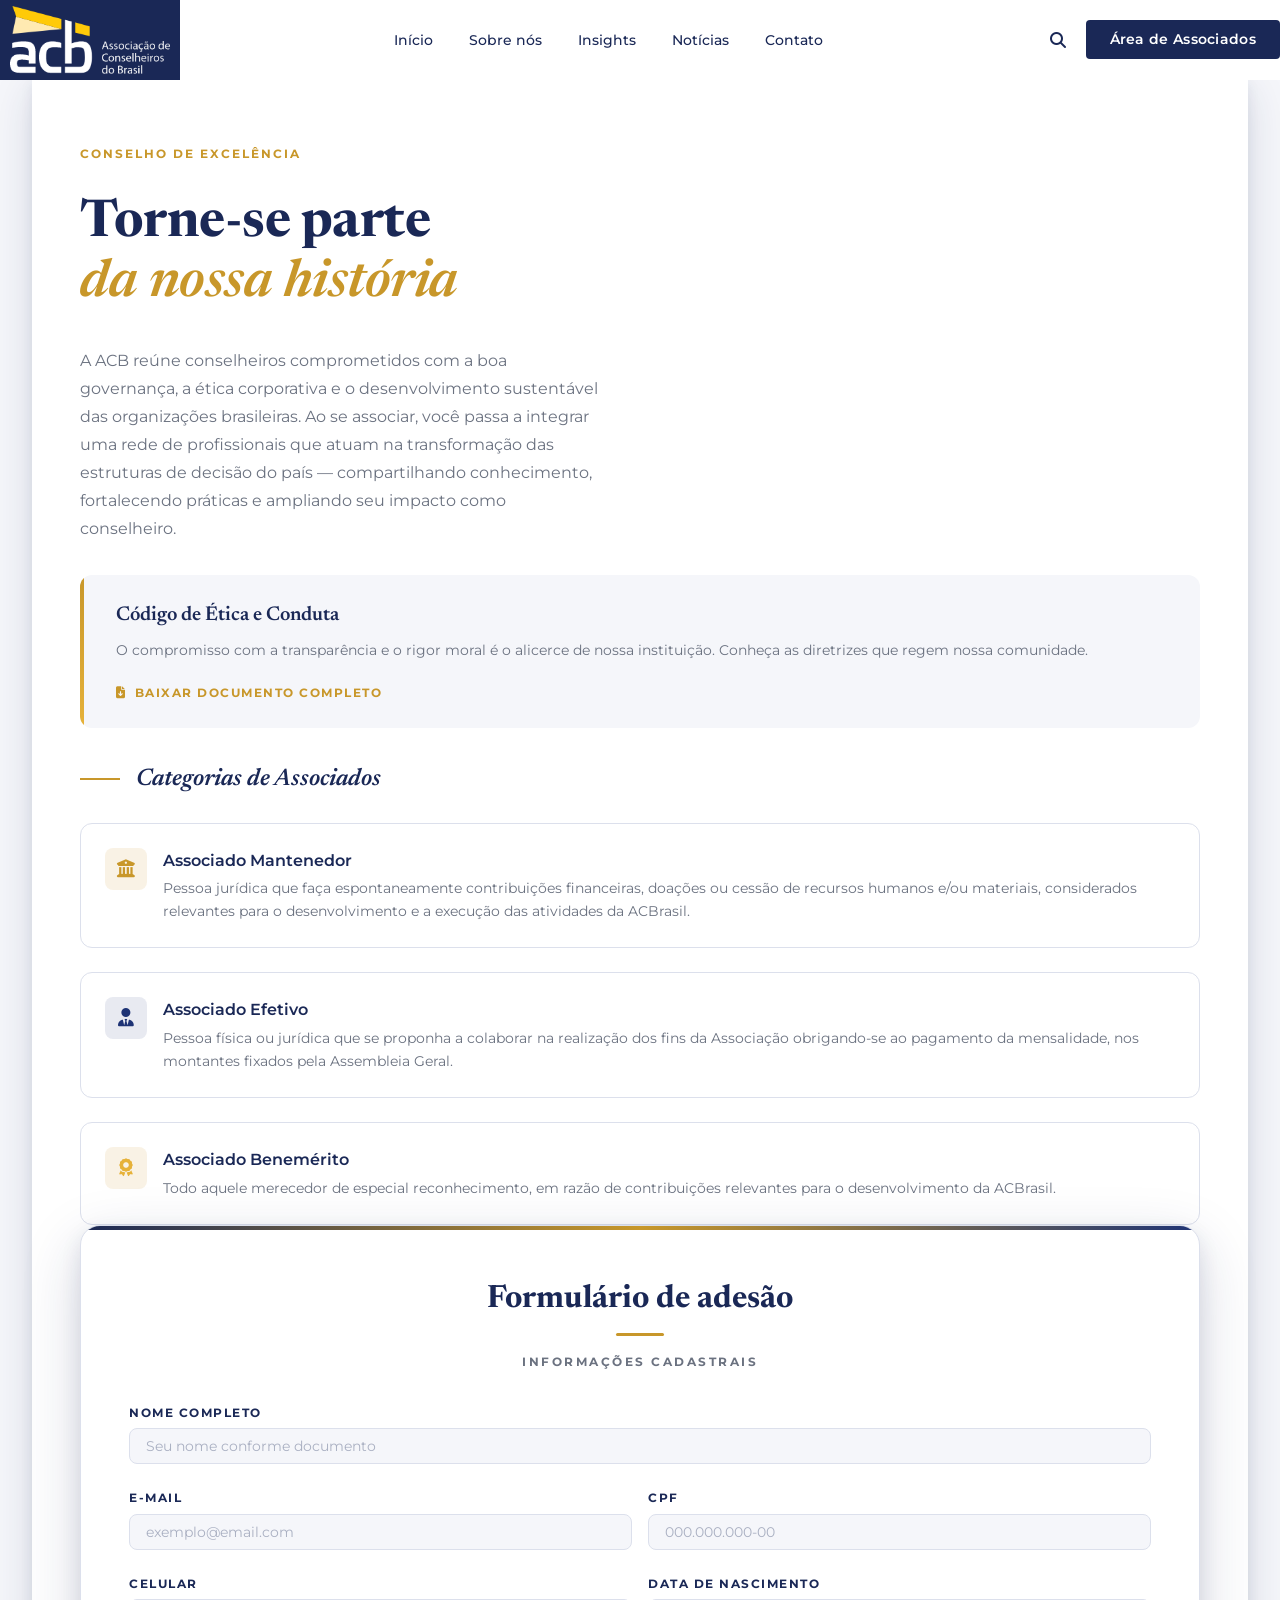
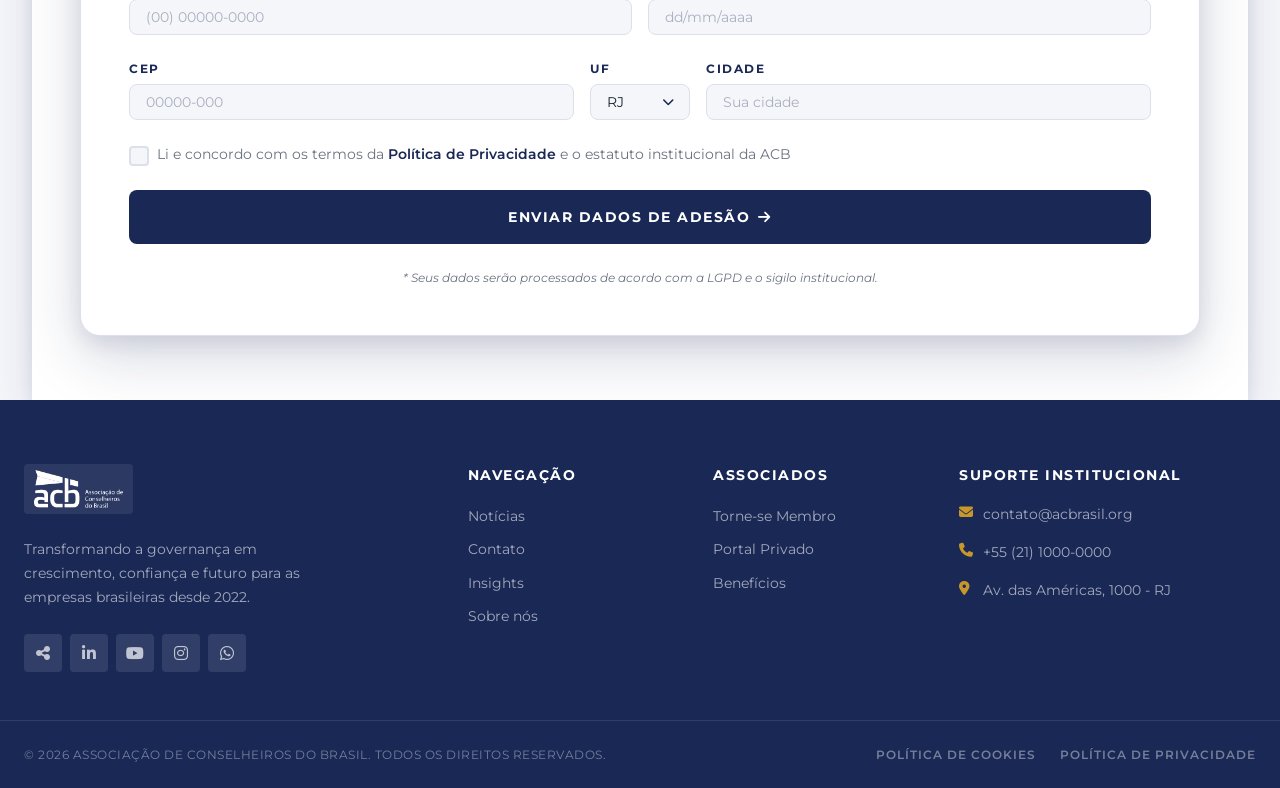
==== commit c037d549: "adição da homepage e alterações na estrutura de outras páginas" ====
--- a/HTML/associe-se.html
+++ b/HTML/associe-se.html
@@ -1,5 +1,6 @@
 <!DOCTYPE html>
 <html lang="pt-BR">
+
 <head>
   <meta charset="UTF-8" />
   <meta name="viewport" content="width=device-width, initial-scale=1.0" />
@@ -10,7 +11,9 @@
   <!-- Fontes principais -->
   <link rel="preconnect" href="https://fonts.googleapis.com" />
   <link rel="preconnect" href="https://fonts.gstatic.com" crossorigin />
-  <link href="https://fonts.googleapis.com/css2?family=Newsreader:ital,wght@0,400;0,600;0,700;1,400;1,600&family=Montserrat:wght@300;400;500;600;700&display=swap" rel="stylesheet" />
+  <link
+    href="https://fonts.googleapis.com/css2?family=Newsreader:ital,wght@0,400;0,600;0,700;1,400;1,600&family=Montserrat:wght@300;400;500;600;700&display=swap"
+    rel="stylesheet" />
 
   <!-- Font Awesome para ícones -->
   <link rel="stylesheet" href="https://cdnjs.cloudflare.com/ajax/libs/font-awesome/6.5.1/css/all.min.css" />
@@ -19,6 +22,7 @@
   <link rel="stylesheet" href="../CSS/global.css" />
   <link rel="stylesheet" href="../CSS/associe-se.css" />
 </head>
+
 <body>
 
   <!-- ===== BARRA DE BUSCA GLOBAL ===== -->
@@ -32,13 +36,8 @@
       </div>
       <div class="busca-campo-wrapper">
         <i class="fa-solid fa-magnifying-glass busca-icone"></i>
-        <input
-          type="text"
-          id="buscaInput"
-          class="busca-campo"
-          placeholder="Buscar páginas, conteúdos, associados..."
-          autocomplete="off"
-        />
+        <input type="text" id="buscaInput" class="busca-campo" placeholder="Buscar páginas, conteúdos, associados..."
+          autocomplete="off" />
       </div>
       <div class="busca-resultados" id="buscaResultados">
         <p class="busca-dica">Digite para buscar páginas e conteúdos do site.</p>
@@ -52,17 +51,17 @@
 
       <!-- Logo -->
       <a href="#" class="logo" aria-label="ACB - Página inicial">
-        <img src="images/logo-acb.png" alt="ACB - Associação de Conselheiros do Brasil" class="logo-imagem">
+        <img src="../images/logo.png" alt="ACB - Associação de Conselheiros do Brasil" class="logo-imagem">
 
       </a>
 
       <!-- Links de navegação (desktop) -->
       <ul class="menu-lista" role="list">
-        <li class="menu-item"><a href="index.html" class="menu-link">Início</a></li>
-        <li class="menu-item"><a href="#" class="menu-link">Sobre nós</a></li>
-        <li class="menu-item"><a href="#" class="menu-link">Insights</a></li>
-        <li class="menu-item"><a href="#" class="menu-link">Notícias</a></li>
-        <li class="menu-item"><a href="#" class="menu-link">Contato</a></li>
+        <li class="menu-item"><a href="../index.html" class="menu-link">Início</a></li>
+        <li class="menu-item"><a href="sobre.html" class="menu-link">Sobre nós</a></li>
+        <li class="menu-item"><a href="insights.html" class="menu-link">Insights</a></li>
+        <li class="menu-item"><a href="newsletter.html" class="menu-link">Notícias</a></li>
+        <li class="menu-item"><a href="contato.html" class="menu-link">Contato</a></li>
       </ul>
 
       <!-- Ações da navbar -->
@@ -83,12 +82,12 @@
     <!-- Menu Mobile -->
     <div class="menu-mobile" id="menuMobile" aria-hidden="true">
       <ul class="menu-mobile-lista" role="list">
-        <li><a href="#" class="menu-mobile-link">Início</a></li>
-        <li><a href="#" class="menu-mobile-link">Sobre nós</a></li>
-        <li><a href="#" class="menu-mobile-link">Insights</a></li>
-        <li><a href="#" class="menu-mobile-link">Notícias</a></li>
-        <li><a href="#" class="menu-mobile-link">Contato</a></li>
-        <li><a href="#" class="menu-mobile-link menu-mobile-link--destaque">Área de Associados</a></li>
+        <li><a href="../index.html" class="menu-mobile-link">Início</a></li>
+        <li><a href="sobre.html" class="menu-mobile-link">Sobre nós</a></li>
+        <li><a href="insights.html" class="menu-mobile-link">Insights</a></li>
+        <li><a href="newsletter.html" class="menu-mobile-link">Notícias</a></li>
+        <li><a href="contato.html" class="menu-mobile-link">Contato</a></li>
+        <li><a href="associe-se.html" class="menu-mobile-link menu-mobile-link--destaque">Área de Associados</a></li>
       </ul>
     </div>
   </header>
@@ -102,277 +101,234 @@
       <!-- Decoração geométrica de fundo -->
       <div class="hero-decoracao-circulo"></div>
       <div class="hero-decoracao-linha"></div>
-      
+
       <div class="hero-caixa-conteudo">
-          <div class="hero-grade">
-
-            <!-- Coluna esquerda: texto e categorias -->
-            <div class="hero-coluna-esquerda">
-
-              <!-- Rótulo superior -->
-              <span class="rotulo-secao animacao-entrada" data-delay="0">Conselho de Excelência</span>
-
-              <!-- Título principal -->
-              <h1 class="hero-titulo animacao-entrada" data-delay="1">
-                Torne-se parte<br />
-                <em class="hero-titulo-destaque">da nossa história</em>
-              </h1>
-
-              <!-- Descrição -->
-              <p class="hero-descricao animacao-entrada" data-delay="2">
-                A ACB reúne conselheiros comprometidos com a boa governança, a ética corporativa e o desenvolvimento sustentável das organizações brasileiras. Ao se associar, você passa a integrar uma rede de profissionais que atuam na transformação das estruturas de decisão do país — compartilhando conhecimento, fortalecendo práticas e ampliando seu impacto como conselheiro.
-              </p>
-
-              <!-- Card de ética -->
-              <div class="card-etica animacao-entrada" data-delay="3">
-                <div class="card-etica-barra"></div>
-                <div class="card-etica-conteudo">
-                  <h2 class="card-etica-titulo">Código de Ética e Conduta</h2>
-                  <p class="card-etica-texto">
-                    O compromisso com a transparência e o rigor moral é o alicerce de nossa
-                    instituição. Conheça as diretrizes que regem nossa comunidade.
+        <div class="hero-grade">
+
+          <!-- Coluna esquerda: texto e categorias -->
+          <div class="hero-coluna-esquerda">
+
+            <!-- Rótulo superior -->
+            <span class="rotulo-secao animacao-entrada" data-delay="0">Conselho de Excelência</span>
+
+            <!-- Título principal -->
+            <h1 class="hero-titulo animacao-entrada" data-delay="1">
+              Torne-se parte<br />
+              <em class="hero-titulo-destaque">da nossa história</em>
+            </h1>
+
+            <!-- Descrição -->
+            <p class="hero-descricao animacao-entrada" data-delay="2">
+              A ACB reúne conselheiros comprometidos com a boa governança, a ética corporativa e o desenvolvimento
+              sustentável das organizações brasileiras. Ao se associar, você passa a integrar uma rede de profissionais
+              que atuam na transformação das estruturas de decisão do país — compartilhando conhecimento, fortalecendo
+              práticas e ampliando seu impacto como conselheiro.
+            </p>
+
+            <!-- Card de ética -->
+            <div class="card-etica animacao-entrada" data-delay="3">
+              <div class="card-etica-barra"></div>
+              <div class="card-etica-conteudo">
+                <h2 class="card-etica-titulo">Código de Ética e Conduta</h2>
+                <p class="card-etica-texto">
+                  O compromisso com a transparência e o rigor moral é o alicerce de nossa
+                  instituição. Conheça as diretrizes que regem nossa comunidade.
+                </p>
+                <a href="#" class="card-etica-link">
+                  <i class="fa-solid fa-file-arrow-down"></i>
+                  Baixar documento completo
+                </a>
+              </div>
+            </div>
+
+            <!-- Categorias de associados -->
+            <div class="categorias animacao-entrada" data-delay="4">
+              <div class="categorias-cabecalho">
+                <span class="categorias-linha-decorativa"></span>
+                <h3 class="categorias-titulo">Categorias de Associados</h3>
+              </div>
+
+              <div class="categoria-item" data-tipo="mantenedor">
+                <div class="categoria-icone">
+                  <i class="fa-solid fa-building-columns"></i>
+                </div>
+                <div class="categoria-corpo">
+                  <h4 class="categoria-nome">Associado Mantenedor</h4>
+                  <p class="categoria-descricao">
+                    Pessoa jurídica que faça espontaneamente contribuições financeiras, doações
+                    ou cessão de recursos humanos e/ou materiais, considerados relevantes para
+                    o desenvolvimento e a execução das atividades da ACBrasil.
                   </p>
-                  <a href="#" class="card-etica-link">
-                    <i class="fa-solid fa-file-arrow-down"></i>
-                    Baixar documento completo
-                  </a>
-                </div>
-              </div>
-
-              <!-- Categorias de associados -->
-              <div class="categorias animacao-entrada" data-delay="4">
-                <div class="categorias-cabecalho">
-                  <span class="categorias-linha-decorativa"></span>
-                  <h3 class="categorias-titulo">Categorias de Associados</h3>
-                </div>
-
-                <div class="categoria-item" data-tipo="mantenedor">
-                  <div class="categoria-icone">
-                    <i class="fa-solid fa-building-columns"></i>
-                  </div>
-                  <div class="categoria-corpo">
-                    <h4 class="categoria-nome">Associado Mantenedor</h4>
-                    <p class="categoria-descricao">
-                      Pessoa jurídica que faça espontaneamente contribuições financeiras, doações
-                      ou cessão de recursos humanos e/ou materiais, considerados relevantes para
-                      o desenvolvimento e a execução das atividades da ACBrasil.
-                    </p>
-                  </div>
-                </div>
-
-                <div class="categoria-item" data-tipo="efetivo">
-                  <div class="categoria-icone">
-                    <i class="fa-solid fa-user-tie"></i>
-                  </div>
-                  <div class="categoria-corpo">
-                    <h4 class="categoria-nome">Associado Efetivo</h4>
-                    <p class="categoria-descricao">
-                      Pessoa física ou jurídica que se proponha a colaborar na realização dos
-                      fins da Associação obrigando-se ao pagamento da mensalidade, nos montantes
-                      fixados pela Assembleia Geral.
-                    </p>
-                  </div>
-                </div>
-
-                <div class="categoria-item" data-tipo="benemerito">
-                  <div class="categoria-icone">
-                    <i class="fa-solid fa-award"></i>
-                  </div>
-                  <div class="categoria-corpo">
-                    <h4 class="categoria-nome">Associado Benemérito</h4>
-                    <p class="categoria-descricao">
-                      Todo aquele merecedor de especial reconhecimento, em razão de contribuições
-                      relevantes para o desenvolvimento da ACBrasil.
-                    </p>
-                  </div>
-                </div>
-
-              </div>
+                </div>
+              </div>
+
+              <div class="categoria-item" data-tipo="efetivo">
+                <div class="categoria-icone">
+                  <i class="fa-solid fa-user-tie"></i>
+                </div>
+                <div class="categoria-corpo">
+                  <h4 class="categoria-nome">Associado Efetivo</h4>
+                  <p class="categoria-descricao">
+                    Pessoa física ou jurídica que se proponha a colaborar na realização dos
+                    fins da Associação obrigando-se ao pagamento da mensalidade, nos montantes
+                    fixados pela Assembleia Geral.
+                  </p>
+                </div>
+              </div>
+
+              <div class="categoria-item" data-tipo="benemerito">
+                <div class="categoria-icone">
+                  <i class="fa-solid fa-award"></i>
+                </div>
+                <div class="categoria-corpo">
+                  <h4 class="categoria-nome">Associado Benemérito</h4>
+                  <p class="categoria-descricao">
+                    Todo aquele merecedor de especial reconhecimento, em razão de contribuições
+                    relevantes para o desenvolvimento da ACBrasil.
+                  </p>
+                </div>
+              </div>
+
             </div>
-
-            <!-- Coluna direita: formulário -->
-            <div class="hero-coluna-direita animacao-entrada" data-delay="2">
-              <div class="formulario-card">
-
-                <div class="formulario-cabecalho">
-                  <h2 class="formulario-titulo">Formulário de adesão</h2>
-                  <span class="formulario-linha-dourada"></span>
-                  <p class="formulario-subtitulo">Informações Cadastrais</p>
-                </div>
-
-                <form class="formulario-adesao" id="formularioAdesao" novalidate>
-
-                  <!-- Nome completo -->
-                  <div class="campo-grupo campo-grupo--completo">
-                    <label for="nomeCompleto" class="campo-label">Nome Completo</label>
-                    <input
-                      type="text"
-                      id="nomeCompleto"
-                      name="nomeCompleto"
-                      class="campo-input"
-                      placeholder="Seu nome conforme documento"
-                      autocomplete="name"
-                    />
-                    <span class="campo-erro" aria-live="polite"></span>
-                  </div>
-
-                  <!-- E-mail e CPF -->
-                  <div class="campos-linha">
-                    <div class="campo-grupo">
-                      <label for="email" class="campo-label">E-mail</label>
-                      <input
-                        type="email"
-                        id="email"
-                        name="email"
-                        class="campo-input"
-                        placeholder="exemplo@email.com"
-                        autocomplete="email"
-                      />
-                      <span class="campo-erro" aria-live="polite"></span>
+          </div>
+
+          <!-- Coluna direita: formulário -->
+          <div class="hero-coluna-direita animacao-entrada" data-delay="2">
+            <div class="formulario-card">
+
+              <div class="formulario-cabecalho">
+                <h2 class="formulario-titulo">Formulário de adesão</h2>
+                <span class="formulario-linha-dourada"></span>
+                <p class="formulario-subtitulo">Informações Cadastrais</p>
+              </div>
+
+              <form class="formulario-adesao" id="formularioAdesao" novalidate>
+
+                <!-- Nome completo -->
+                <div class="campo-grupo campo-grupo--completo">
+                  <label for="nomeCompleto" class="campo-label">Nome Completo</label>
+                  <input type="text" id="nomeCompleto" name="nomeCompleto" class="campo-input"
+                    placeholder="Seu nome conforme documento" autocomplete="name" />
+                  <span class="campo-erro" aria-live="polite"></span>
+                </div>
+
+                <!-- E-mail e CPF -->
+                <div class="campos-linha">
+                  <div class="campo-grupo">
+                    <label for="email" class="campo-label">E-mail</label>
+                    <input type="email" id="email" name="email" class="campo-input" placeholder="exemplo@email.com"
+                      autocomplete="email" />
+                    <span class="campo-erro" aria-live="polite"></span>
+                  </div>
+                  <div class="campo-grupo">
+                    <label for="cpf" class="campo-label">CPF</label>
+                    <input type="text" id="cpf" name="cpf" class="campo-input" placeholder="000.000.000-00"
+                      maxlength="14" autocomplete="off" />
+                    <span class="campo-erro" aria-live="polite"></span>
+                  </div>
+                </div>
+
+                <!-- Celular e Data de nascimento -->
+                <div class="campos-linha">
+                  <div class="campo-grupo">
+                    <label for="celular" class="campo-label">Celular</label>
+                    <input type="tel" id="celular" name="celular" class="campo-input" placeholder="(00) 00000-0000"
+                      maxlength="15" autocomplete="tel" />
+                    <span class="campo-erro" aria-live="polite"></span>
+                  </div>
+                  <div class="campo-grupo">
+                    <label for="dataNascimento" class="campo-label">Data de Nascimento</label>
+                    <input type="text" id="dataNascimento" name="dataNascimento" class="campo-input"
+                      placeholder="dd/mm/aaaa" maxlength="10" autocomplete="bday" />
+                    <span class="campo-erro" aria-live="polite"></span>
+                  </div>
+                </div>
+
+                <!-- CEP, UF e Cidade -->
+                <div class="campos-linha campos-linha--tres">
+                  <div class="campo-grupo campo-grupo--cep">
+                    <label for="cep" class="campo-label">CEP</label>
+                    <input type="text" id="cep" name="cep" class="campo-input" placeholder="00000-000" maxlength="9"
+                      autocomplete="postal-code" />
+                    <span class="campo-erro" aria-live="polite"></span>
+                  </div>
+                  <div class="campo-grupo campo-grupo--uf">
+                    <label for="uf" class="campo-label">UF</label>
+                    <div class="select-wrapper">
+                      <select id="uf" name="uf" class="campo-input campo-select">
+                        <option value="">UF</option>
+                        <option value="AC">AC</option>
+                        <option value="AL">AL</option>
+                        <option value="AP">AP</option>
+                        <option value="AM">AM</option>
+                        <option value="BA">BA</option>
+                        <option value="CE">CE</option>
+                        <option value="DF">DF</option>
+                        <option value="ES">ES</option>
+                        <option value="GO">GO</option>
+                        <option value="MA">MA</option>
+                        <option value="MT">MT</option>
+                        <option value="MS">MS</option>
+                        <option value="MG">MG</option>
+                        <option value="PA">PA</option>
+                        <option value="PB">PB</option>
+                        <option value="PR">PR</option>
+                        <option value="PE">PE</option>
+                        <option value="PI">PI</option>
+                        <option value="RJ" selected>RJ</option>
+                        <option value="RN">RN</option>
+                        <option value="RS">RS</option>
+                        <option value="RO">RO</option>
+                        <option value="RR">RR</option>
+                        <option value="SC">SC</option>
+                        <option value="SP">SP</option>
+                        <option value="SE">SE</option>
+                        <option value="TO">TO</option>
+                      </select>
+                      <i class="fa-solid fa-chevron-down select-icone"></i>
                     </div>
-                    <div class="campo-grupo">
-                      <label for="cpf" class="campo-label">CPF</label>
-                      <input
-                        type="text"
-                        id="cpf"
-                        name="cpf"
-                        class="campo-input"
-                        placeholder="000.000.000-00"
-                        maxlength="14"
-                        autocomplete="off"
-                      />
-                      <span class="campo-erro" aria-live="polite"></span>
-                    </div>
-                  </div>
-
-                  <!-- Celular e Data de nascimento -->
-                  <div class="campos-linha">
-                    <div class="campo-grupo">
-                      <label for="celular" class="campo-label">Celular</label>
-                      <input
-                        type="tel"
-                        id="celular"
-                        name="celular"
-                        class="campo-input"
-                        placeholder="(00) 00000-0000"
-                        maxlength="15"
-                        autocomplete="tel"
-                      />
-                      <span class="campo-erro" aria-live="polite"></span>
-                    </div>
-                    <div class="campo-grupo">
-                      <label for="dataNascimento" class="campo-label">Data de Nascimento</label>
-                      <input
-                        type="text"
-                        id="dataNascimento"
-                        name="dataNascimento"
-                        class="campo-input"
-                        placeholder="dd/mm/aaaa"
-                        maxlength="10"
-                        autocomplete="bday"
-                      />
-                      <span class="campo-erro" aria-live="polite"></span>
-                    </div>
-                  </div>
-
-                  <!-- CEP, UF e Cidade -->
-                  <div class="campos-linha campos-linha--tres">
-                    <div class="campo-grupo campo-grupo--cep">
-                      <label for="cep" class="campo-label">CEP</label>
-                      <input
-                        type="text"
-                        id="cep"
-                        name="cep"
-                        class="campo-input"
-                        placeholder="00000-000"
-                        maxlength="9"
-                        autocomplete="postal-code"
-                      />
-                      <span class="campo-erro" aria-live="polite"></span>
-                    </div>
-                    <div class="campo-grupo campo-grupo--uf">
-                      <label for="uf" class="campo-label">UF</label>
-                      <div class="select-wrapper">
-                        <select id="uf" name="uf" class="campo-input campo-select">
-                          <option value="">UF</option>
-                          <option value="AC">AC</option>
-                          <option value="AL">AL</option>
-                          <option value="AP">AP</option>
-                          <option value="AM">AM</option>
-                          <option value="BA">BA</option>
-                          <option value="CE">CE</option>
-                          <option value="DF">DF</option>
-                          <option value="ES">ES</option>
-                          <option value="GO">GO</option>
-                          <option value="MA">MA</option>
-                          <option value="MT">MT</option>
-                          <option value="MS">MS</option>
-                          <option value="MG">MG</option>
-                          <option value="PA">PA</option>
-                          <option value="PB">PB</option>
-                          <option value="PR">PR</option>
-                          <option value="PE">PE</option>
-                          <option value="PI">PI</option>
-                          <option value="RJ" selected>RJ</option>
-                          <option value="RN">RN</option>
-                          <option value="RS">RS</option>
-                          <option value="RO">RO</option>
-                          <option value="RR">RR</option>
-                          <option value="SC">SC</option>
-                          <option value="SP">SP</option>
-                          <option value="SE">SE</option>
-                          <option value="TO">TO</option>
-                        </select>
-                        <i class="fa-solid fa-chevron-down select-icone"></i>
-                      </div>
-                      <span class="campo-erro" aria-live="polite"></span>
-                    </div>
-                    <div class="campo-grupo campo-grupo--cidade">
-                      <label for="cidade" class="campo-label">Cidade</label>
-                      <input
-                        type="text"
-                        id="cidade"
-                        name="cidade"
-                        class="campo-input"
-                        placeholder="Sua cidade"
-                        autocomplete="address-level2"
-                      />
-                      <span class="campo-erro" aria-live="polite"></span>
-                    </div>
-                  </div>
-
-                  <!-- Checkbox de termos -->
-                  <div class="campo-termos">
-                    <label class="checkbox-container" for="aceitaTermos">
-                      <input type="checkbox" id="aceitaTermos" name="aceitaTermos" />
-                      <span class="checkbox-visual"></span>
-                      <span class="checkbox-texto">
-                        Li e concordo com os termos da
-                        <a href="#" class="link-termos">Política de Privacidade</a>
-                        e o estatuto institucional da ACB
-                      </span>
-                    </label>
-                    <span class="campo-erro campo-erro--termos" aria-live="polite"></span>
-                  </div>
-
-                  <!-- Botão de envio -->
-                  <button type="submit" class="btn-enviar" id="btnEnviar">
-                    <span class="btn-enviar-texto">Enviar dados de adesão</span>
-                    <i class="fa-solid fa-arrow-right btn-enviar-icone"></i>
-                  </button>
-
-                  <!-- Nota de privacidade -->
-                  <p class="formulario-nota">
-                    * Seus dados serão processados de acordo com a LGPD e o sigilo institucional.
-                  </p>
-
-                </form>
-
-              </div>
+                    <span class="campo-erro" aria-live="polite"></span>
+                  </div>
+                  <div class="campo-grupo campo-grupo--cidade">
+                    <label for="cidade" class="campo-label">Cidade</label>
+                    <input type="text" id="cidade" name="cidade" class="campo-input" placeholder="Sua cidade"
+                      autocomplete="address-level2" />
+                    <span class="campo-erro" aria-live="polite"></span>
+                  </div>
+                </div>
+
+                <!-- Checkbox de termos -->
+                <div class="campo-termos">
+                  <label class="checkbox-container" for="aceitaTermos">
+                    <input type="checkbox" id="aceitaTermos" name="aceitaTermos" />
+                    <span class="checkbox-visual"></span>
+                    <span class="checkbox-texto">
+                      Li e concordo com os termos da
+                      <a href="#" class="link-termos">Política de Privacidade</a>
+                      e o estatuto institucional da ACB
+                    </span>
+                  </label>
+                  <span class="campo-erro campo-erro--termos" aria-live="polite"></span>
+                </div>
+
+                <!-- Botão de envio -->
+                <button type="submit" class="btn-enviar" id="btnEnviar">
+                  <span class="btn-enviar-texto">Enviar dados de adesão</span>
+                  <i class="fa-solid fa-arrow-right btn-enviar-icone"></i>
+                </button>
+
+                <!-- Nota de privacidade -->
+                <p class="formulario-nota">
+                  * Seus dados serão processados de acordo com a LGPD e o sigilo institucional.
+                </p>
+
+              </form>
+
             </div>
-
           </div>
-      </div>    
+
+        </div>
+      </div>
     </section>
 
   </main>
@@ -385,7 +341,8 @@
       <!-- Coluna de identidade -->
       <div class="rodape-identidade">
         <a href="#" class="logo logo--rodape" aria-label="ACB - Página inicial">
-          <img src="images/logo-acb.png" alt="ACB - Associação de Conselheiros do Brasil" class="logo-imagem logo-imagem--rodape" />
+          <img src="../images/logo-acb-fundo-transparente.png" alt="ACB - Associação de Conselheiros do Brasil"
+            class="logo-imagem logo-imagem--rodape" />
         </a>
         <p class="rodape-descricao">
           Transformando a governança em crescimento, confiança e futuro para as empresas brasileiras desde 2022.
@@ -394,13 +351,16 @@
           <a href="#" class="rede-social-link" aria-label="Compartilhar">
             <i class="fa-solid fa-share-nodes"></i>
           </a>
-          <a href="https://www.linkedin.com/company/associacao-de-conselheiros-do-brasil/" class="rede-social-link" aria-label="LinkedIn" target="_blank" rel="noopener noreferrer">
+          <a href="https://www.linkedin.com/company/associacao-de-conselheiros-do-brasil/" class="rede-social-link"
+            aria-label="LinkedIn" target="_blank" rel="noopener noreferrer">
             <i class="fa-brands fa-linkedin-in"></i>
           </a>
-          <a href="https://www.youtube.com/@acbrasil" class="rede-social-link" aria-label="YouTube" target="_blank" rel="noopener noreferrer">
+          <a href="https://www.youtube.com/@acbrasil" class="rede-social-link" aria-label="YouTube" target="_blank"
+            rel="noopener noreferrer">
             <i class="fa-brands fa-youtube"></i>
           </a>
-          <a href="https://www.instagram.com/acbrasil.oficial/" class="rede-social-link" aria-label="Instagram" target="_blank" rel="noopener noreferrer">
+          <a href="https://www.instagram.com/acbrasil.oficial/" class="rede-social-link" aria-label="Instagram"
+            target="_blank" rel="noopener noreferrer">
             <i class="fa-brands fa-instagram"></i>
           </a>
           <a href="#" class="rede-social-link" aria-label="WhatsApp">
@@ -413,10 +373,10 @@
       <div class="rodape-coluna">
         <h2 class="rodape-titulo-coluna">Navegação</h2>
         <ul class="rodape-lista">
-          <li><a href="#" class="rodape-link">Notícias</a></li>
-          <li><a href="#" class="rodape-link">Contato</a></li>
-          <li><a href="#" class="rodape-link">Insights</a></li>
-          <li><a href="#" class="rodape-link">Sobre nós</a></li>
+          <li><a href="newsletter.html" class="rodape-link">Notícias</a></li>
+          <li><a href="contato.html" class="rodape-link">Contato</a></li>
+          <li><a href="insights.html" class="rodape-link">Insights</a></li>
+          <li><a href="sobre.html" class="rodape-link">Sobre nós</a></li>
         </ul>
       </div>
 
@@ -468,7 +428,7 @@
     <span class="toast-mensagem"></span>
   </div>
 
-   <!-- VLibras -->
+  <!-- VLibras -->
   <div vw class="enabled">
     <div vw-access-button class="active"></div>
     <div vw-plugin-wrapper>
@@ -481,5 +441,5 @@
   <script src="../JS/global.js"></script>
   <script src="../JS/associe_se.js"></script>
 </body>
-</html>
-
+
+</html>
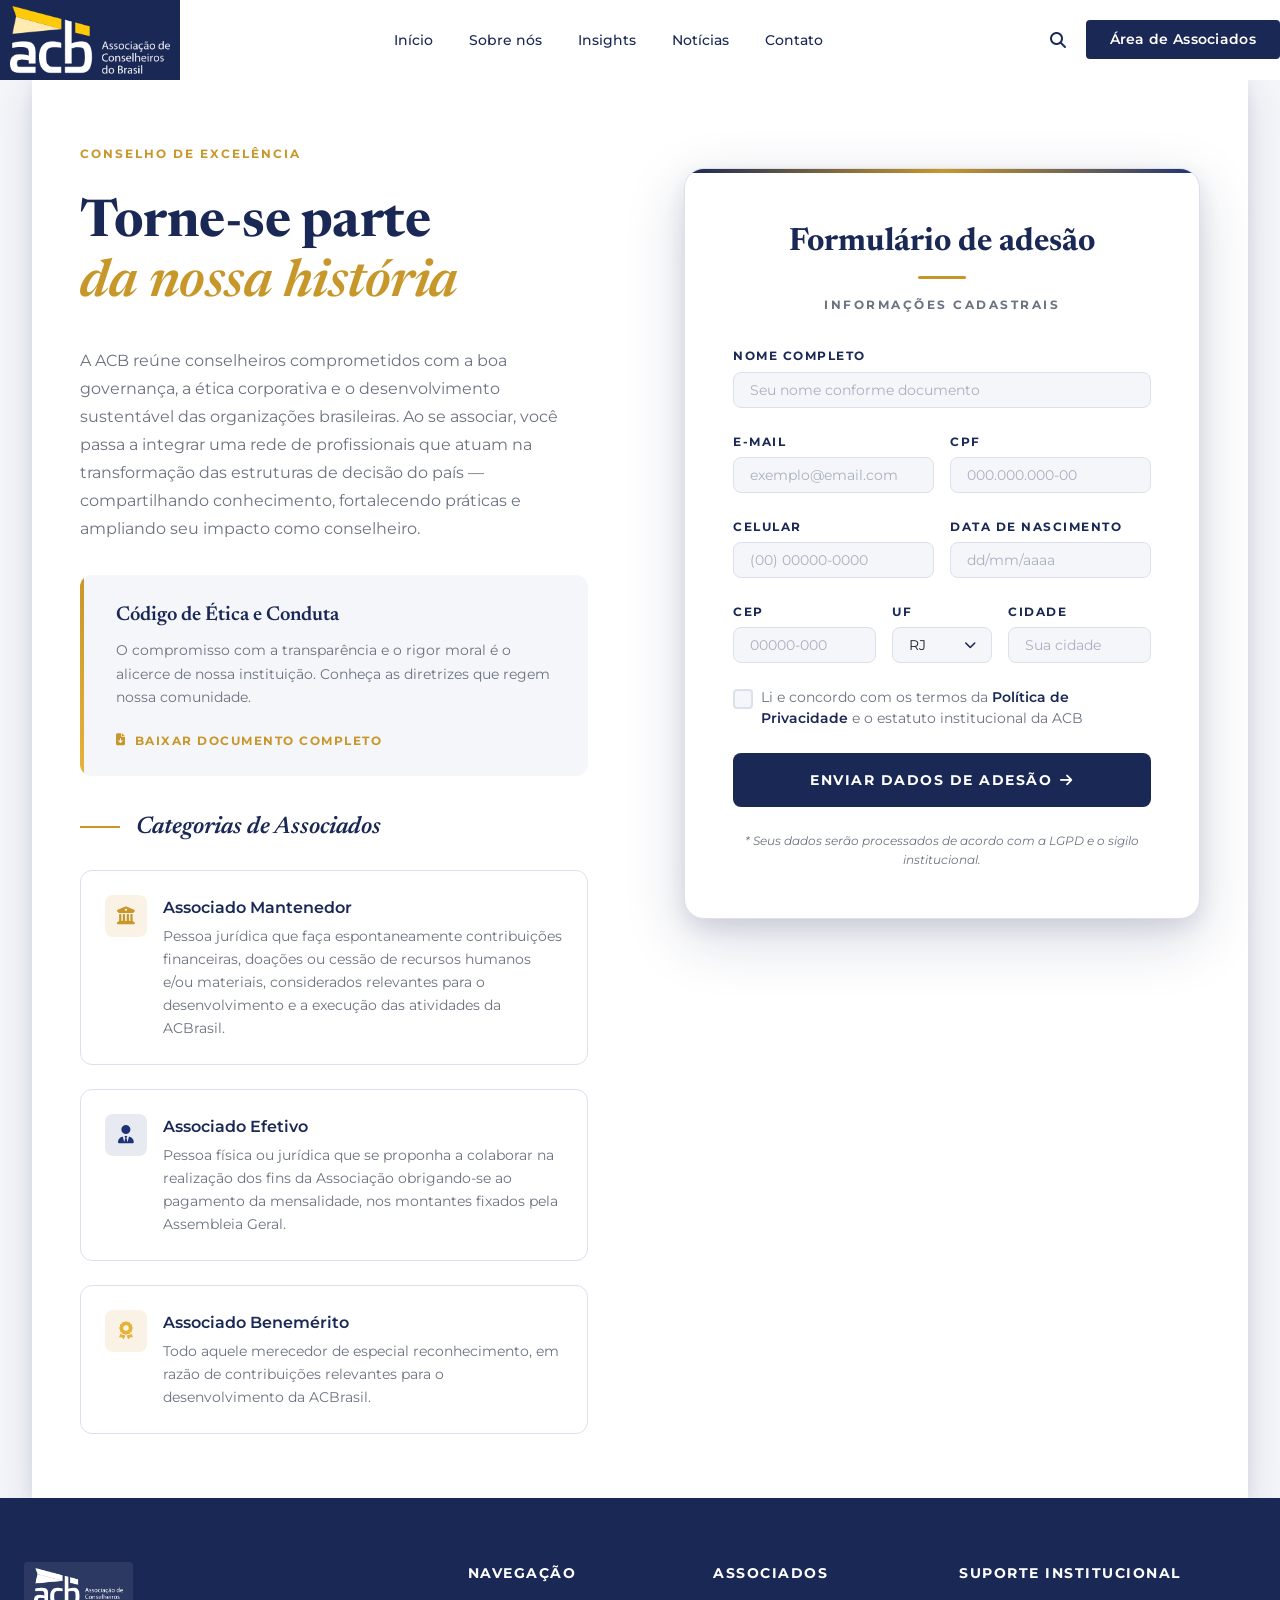
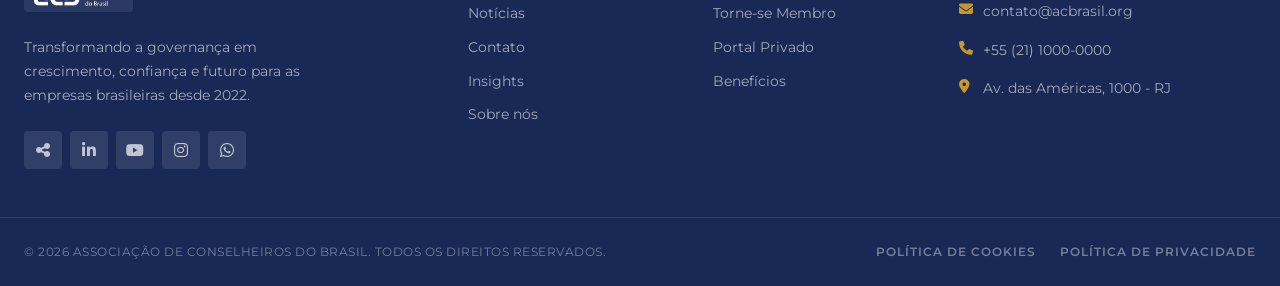
==== commit f18969cf: "mais padronizações de páginas e ajustes nas seções de notícias (API mal formada)" ====
--- a/HTML/associe-se.html
+++ b/HTML/associe-se.html
@@ -12,7 +12,7 @@
   <link rel="preconnect" href="https://fonts.googleapis.com" />
   <link rel="preconnect" href="https://fonts.gstatic.com" crossorigin />
   <link
-    href="https://fonts.googleapis.com/css2?family=Newsreader:ital,wght@0,400;0,600;0,700;1,400;1,600&family=Montserrat:wght@300;400;500;600;700&display=swap"
+    href="https://fonts.googleapis.com/css2?family=Inter:wght@400;500;600;700;800&family=Newsreader:ital,wght@0,400;0,600;0,700;1,400;1,600&family=Montserrat:wght@300;400;500;600;700&display=swap"
     rel="stylesheet" />
 
   <!-- Font Awesome para ícones -->
@@ -50,9 +50,8 @@
     <nav class="navegacao" role="navigation" aria-label="Menu principal">
 
       <!-- Logo -->
-      <a href="#" class="logo" aria-label="ACB - Página inicial">
+      <a href="../index.html" class="logo" aria-label="ACB - Página inicial">
         <img src="../images/logo.png" alt="ACB - Associação de Conselheiros do Brasil" class="logo-imagem">
-
       </a>
 
       <!-- Links de navegação (desktop) -->
@@ -69,7 +68,7 @@
         <button class="btn-busca" id="btnBusca" aria-label="Abrir busca">
           <i class="fa-solid fa-magnifying-glass"></i>
         </button>
-        <a href="#" class="btn-area-associados">Área de Associados</a>
+        <a href="associe-se.html" class="btn-area-associados">Área de Associados</a>
         <button class="btn-menu-mobile" id="btnMenuMobile" aria-label="Abrir menu" aria-expanded="false">
           <span class="hamburguer-linha"></span>
           <span class="hamburguer-linha"></span>
@@ -340,7 +339,7 @@
 
       <!-- Coluna de identidade -->
       <div class="rodape-identidade">
-        <a href="#" class="logo logo--rodape" aria-label="ACB - Página inicial">
+        <a href="../index.html" class="logo logo--rodape" aria-label="ACB - Página inicial">
           <img src="../images/logo-acb-fundo-transparente.png" alt="ACB - Associação de Conselheiros do Brasil"
             class="logo-imagem logo-imagem--rodape" />
         </a>
--- a/CSS/associe-se.css
+++ b/CSS/associe-se.css
@@ -35,6 +35,18 @@
   box-shadow: var(--sombra-lg);
 }
 
+/* Decorações geométricas de fundo */
+/*
+.hero-decoracao-linha {
+  position: absolute;
+  top: 0;
+  right: 0;
+  width: 4px;
+  height: 60%;
+  background: linear-gradient(180deg, var(--cor-dourado), transparent);
+  pointer-events: none;
+  animation: aparecer 1s ease 0.5s both;
+}
 */
 .hero-grade {
   max-width: 1280px;
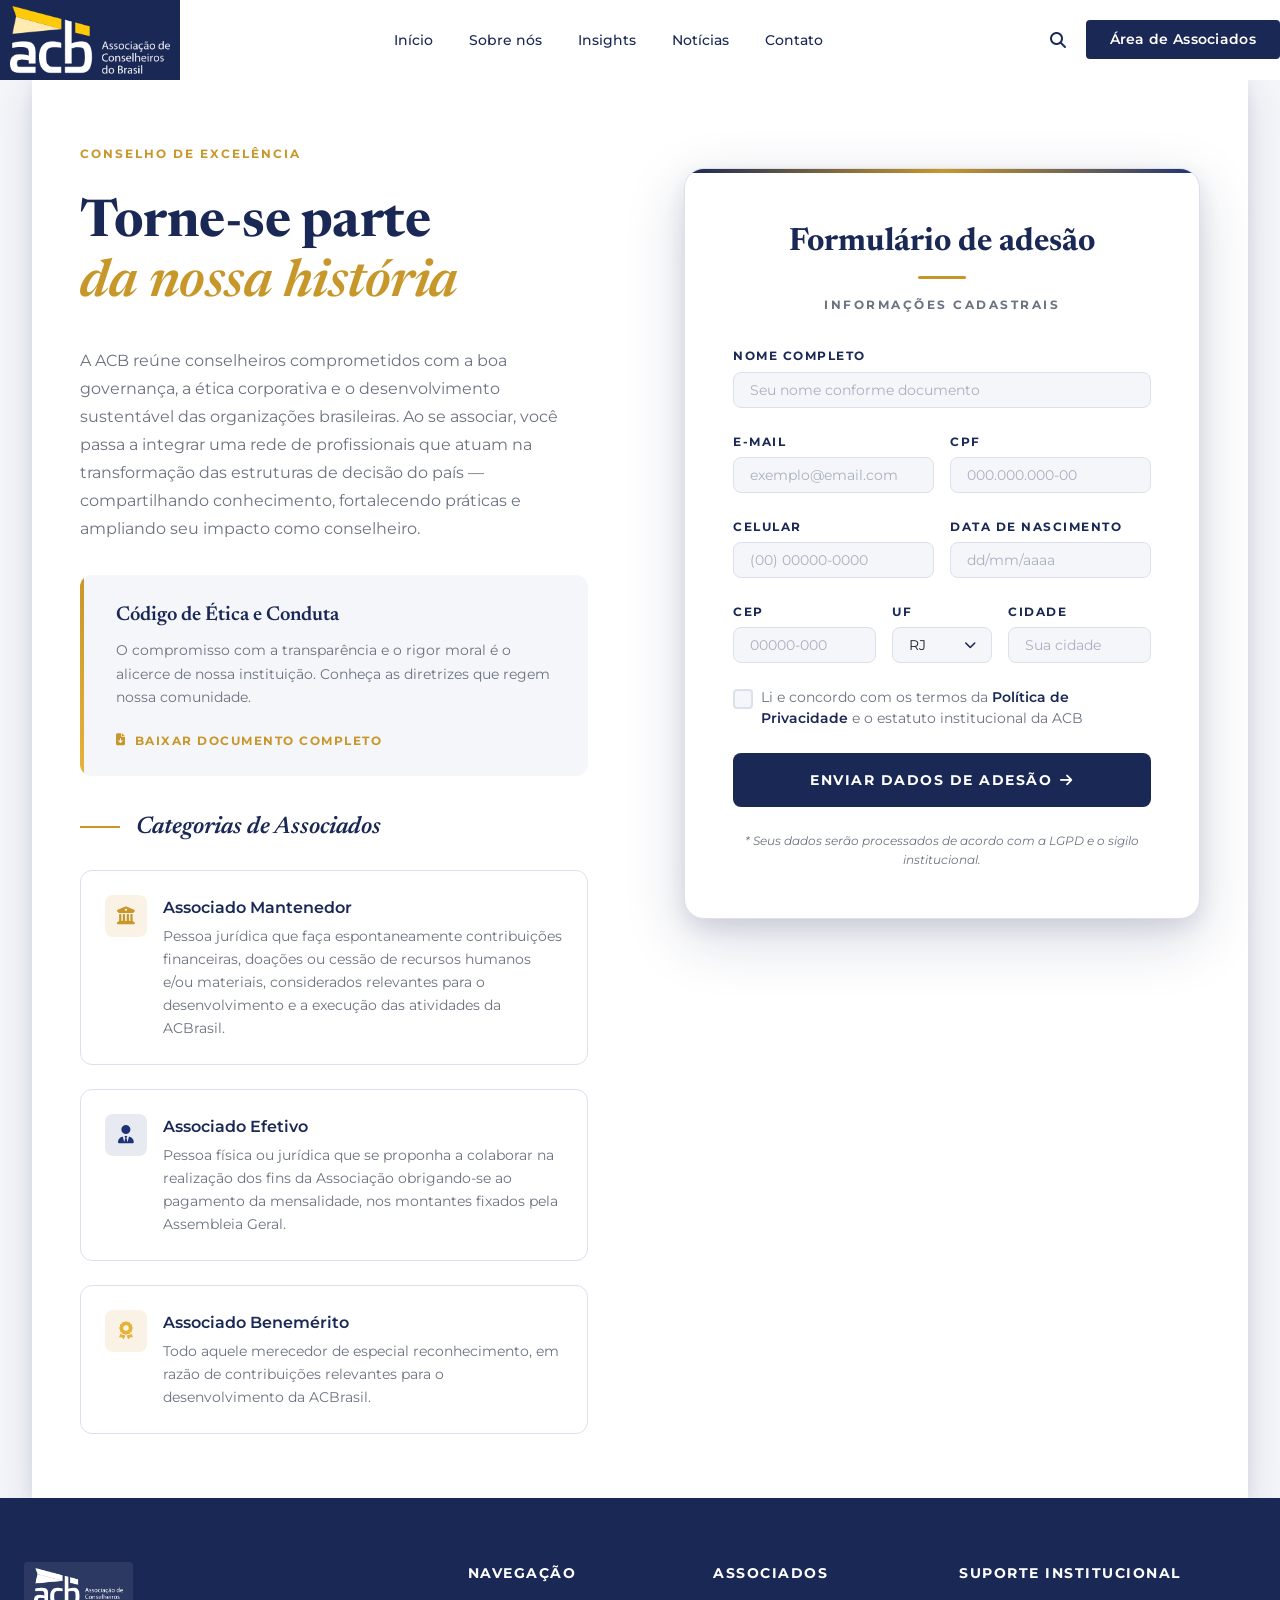
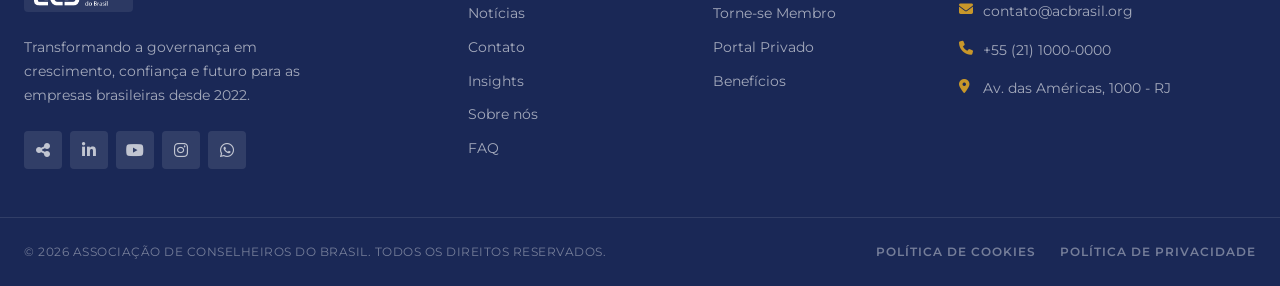
==== commit f040fe05: "Adição de label escondida para searchbar em todas as páginas, assim como migração da classe sr-only " ====
--- a/HTML/associe-se.html
+++ b/HTML/associe-se.html
@@ -5,6 +5,7 @@
   <meta charset="UTF-8" />
   <meta name="viewport" content="width=device-width, initial-scale=1.0" />
   <title>Associe-se | ACB - Associação de Conselheiros do Brasil</title>
+  <link rel="icon" href="../images/favicon.ico" type="logo">
 
   <link rel="icon" type="image/png" href="#" />
 
@@ -36,6 +37,7 @@
       </div>
       <div class="busca-campo-wrapper">
         <i class="fa-solid fa-magnifying-glass busca-icone"></i>
+        <label for="buscaInput" class="sr-only">Barra de busca do site</label>
         <input type="text" id="buscaInput" class="busca-campo" placeholder="Buscar páginas, conteúdos, associados..."
           autocomplete="off" />
       </div>
@@ -95,7 +97,7 @@
   <main class="conteudo-principal">
 
     <!-- ===== SEÇÃO HERO - ASSOCIE-SE ===== -->
-    <section class="secao-hero" id="associe-se">
+    <section class="secao-hero section" id="associe-se">
 
       <!-- Decoração geométrica de fundo -->
       <div class="hero-decoracao-circulo"></div>
@@ -311,7 +313,7 @@
                 </div>
 
                 <!-- Botão de envio -->
-                <button type="submit" class="btn-enviar" id="btnEnviar">
+                <button type="submit" class="btn btn--primary btn-enviar" id="btnEnviar">
                   <span class="btn-enviar-texto">Enviar dados de adesão</span>
                   <i class="fa-solid fa-arrow-right btn-enviar-icone"></i>
                 </button>
@@ -376,6 +378,7 @@
           <li><a href="contato.html" class="rodape-link">Contato</a></li>
           <li><a href="insights.html" class="rodape-link">Insights</a></li>
           <li><a href="sobre.html" class="rodape-link">Sobre nós</a></li>
+          <li><a href="faq.html" class="rodape-link">FAQ</a></li>
         </ul>
       </div>
 
@@ -421,22 +424,6 @@
 
   </footer>
 
-  <!-- ===== TOAST DE NOTIFICAÇÃO ===== -->
-  <div class="toast" id="toast" role="alert" aria-live="assertive" aria-hidden="true">
-    <i class="toast-icone fa-solid fa-circle-check"></i>
-    <span class="toast-mensagem"></span>
-  </div>
-
-  <!-- VLibras -->
-  <div vw class="enabled">
-    <div vw-access-button class="active"></div>
-    <div vw-plugin-wrapper>
-      <div class="vw-plugin-top-wrapper"></div>
-    </div>
-  </div>
-
-  <script src="https://vlibras.gov.br/app/vlibras-plugin.js"></script>
-
   <script src="../JS/global.js"></script>
   <script src="../JS/associe_se.js"></script>
 </body>
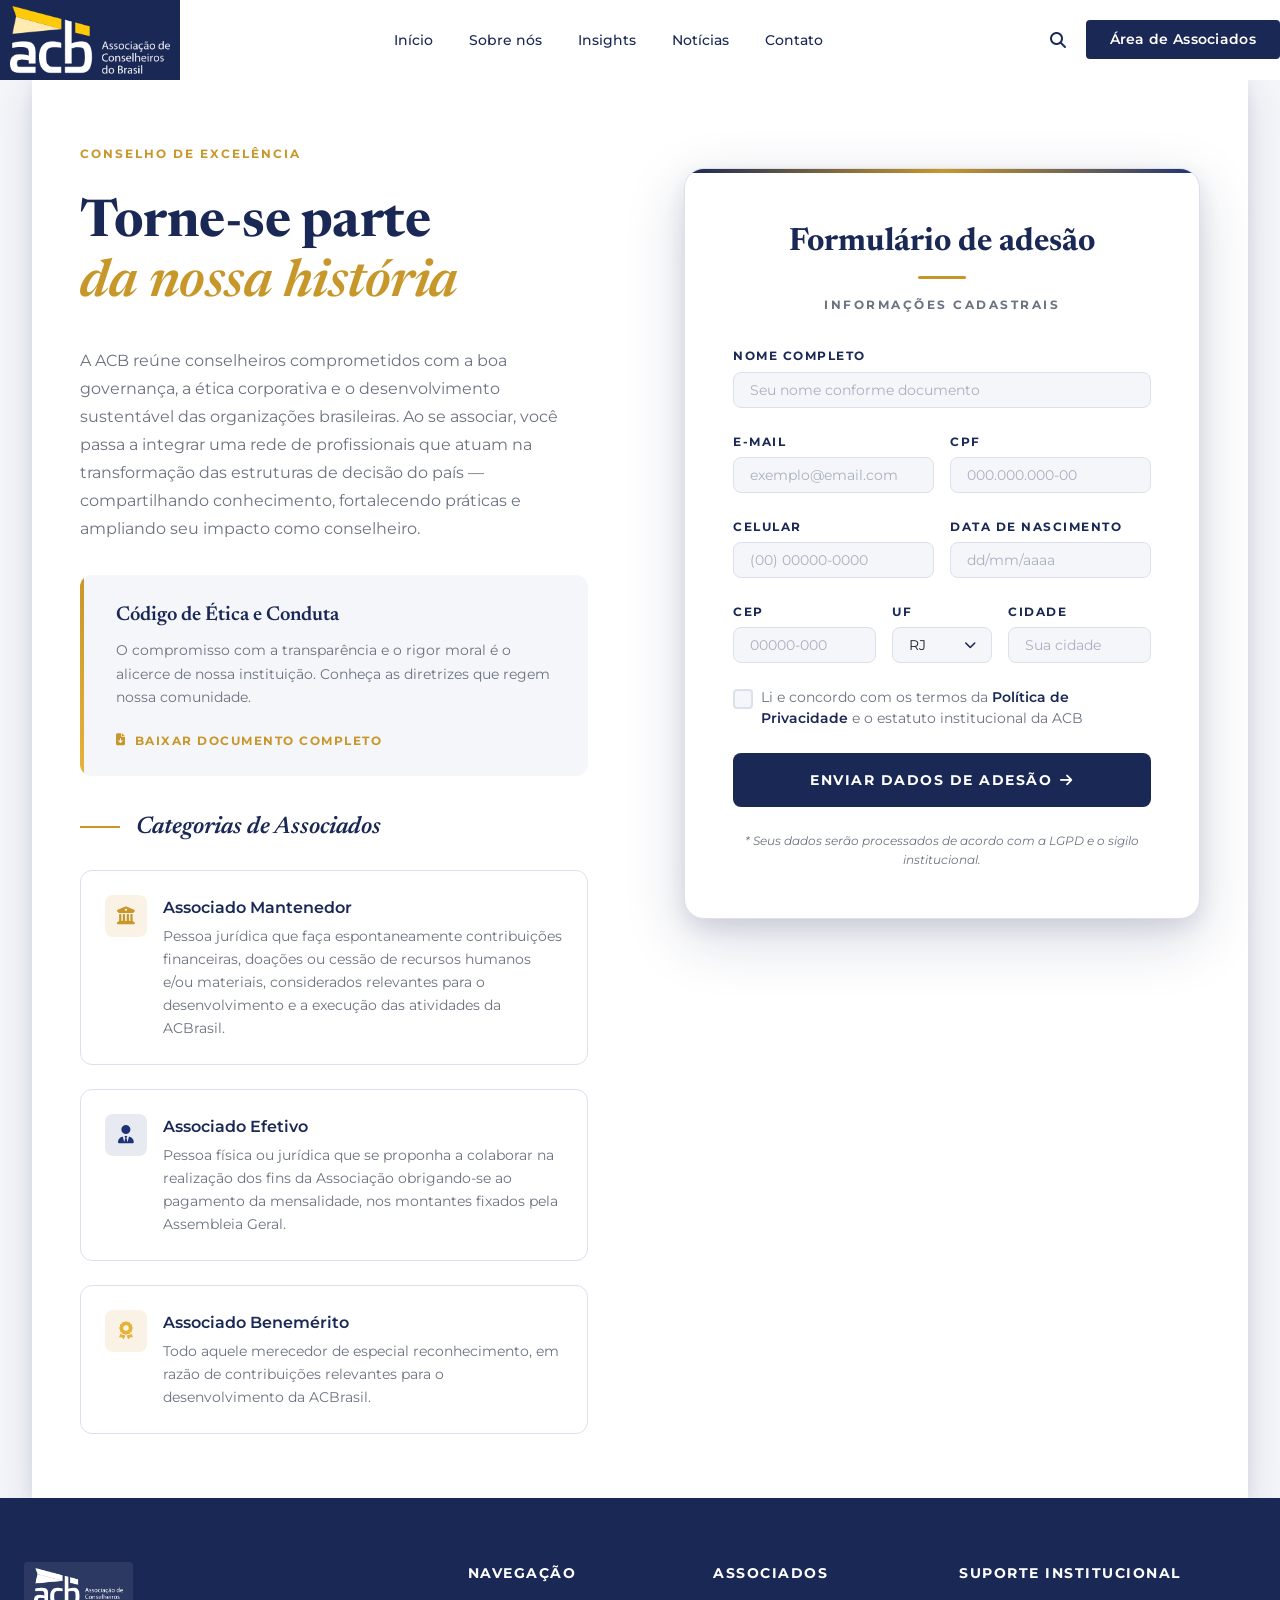
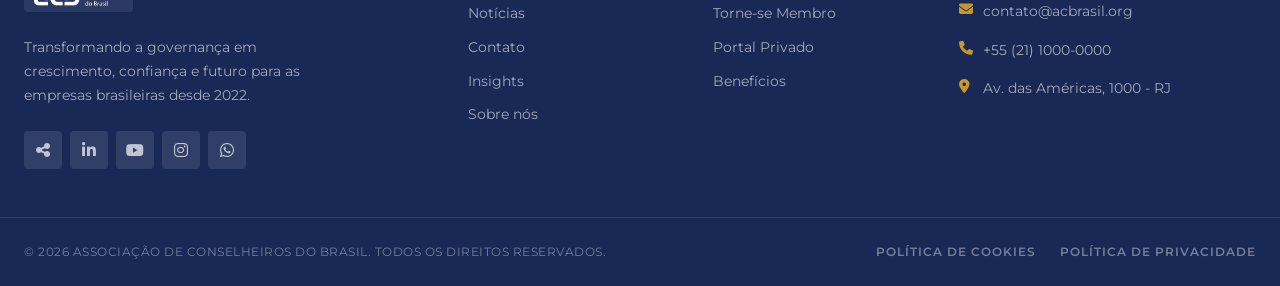
==== commit 13d57747: "Adição de label escondida para searchbar em todas as páginas, assim como migração da classe sr-only " ====
--- a/HTML/associe-se.html
+++ b/HTML/associe-se.html
@@ -5,7 +5,6 @@
   <meta charset="UTF-8" />
   <meta name="viewport" content="width=device-width, initial-scale=1.0" />
   <title>Associe-se | ACB - Associação de Conselheiros do Brasil</title>
-  <link rel="icon" href="../images/favicon.ico" type="logo">
 
   <link rel="icon" type="image/png" href="#" />
 
@@ -97,7 +96,7 @@
   <main class="conteudo-principal">
 
     <!-- ===== SEÇÃO HERO - ASSOCIE-SE ===== -->
-    <section class="secao-hero section" id="associe-se">
+    <section class="secao-hero" id="associe-se">
 
       <!-- Decoração geométrica de fundo -->
       <div class="hero-decoracao-circulo"></div>
@@ -313,7 +312,7 @@
                 </div>
 
                 <!-- Botão de envio -->
-                <button type="submit" class="btn btn--primary btn-enviar" id="btnEnviar">
+                <button type="submit" class="btn-enviar" id="btnEnviar">
                   <span class="btn-enviar-texto">Enviar dados de adesão</span>
                   <i class="fa-solid fa-arrow-right btn-enviar-icone"></i>
                 </button>
@@ -378,7 +377,6 @@
           <li><a href="contato.html" class="rodape-link">Contato</a></li>
           <li><a href="insights.html" class="rodape-link">Insights</a></li>
           <li><a href="sobre.html" class="rodape-link">Sobre nós</a></li>
-          <li><a href="faq.html" class="rodape-link">FAQ</a></li>
         </ul>
       </div>
 
@@ -424,6 +422,22 @@
 
   </footer>
 
+  <!-- ===== TOAST DE NOTIFICAÇÃO ===== -->
+  <div class="toast" id="toast" role="alert" aria-live="assertive" aria-hidden="true">
+    <i class="toast-icone fa-solid fa-circle-check"></i>
+    <span class="toast-mensagem"></span>
+  </div>
+
+  <!-- VLibras -->
+  <div vw class="enabled">
+    <div vw-access-button class="active"></div>
+    <div vw-plugin-wrapper>
+      <div class="vw-plugin-top-wrapper"></div>
+    </div>
+  </div>
+
+  <script src="https://vlibras.gov.br/app/vlibras-plugin.js"></script>
+
   <script src="../JS/global.js"></script>
   <script src="../JS/associe_se.js"></script>
 </body>
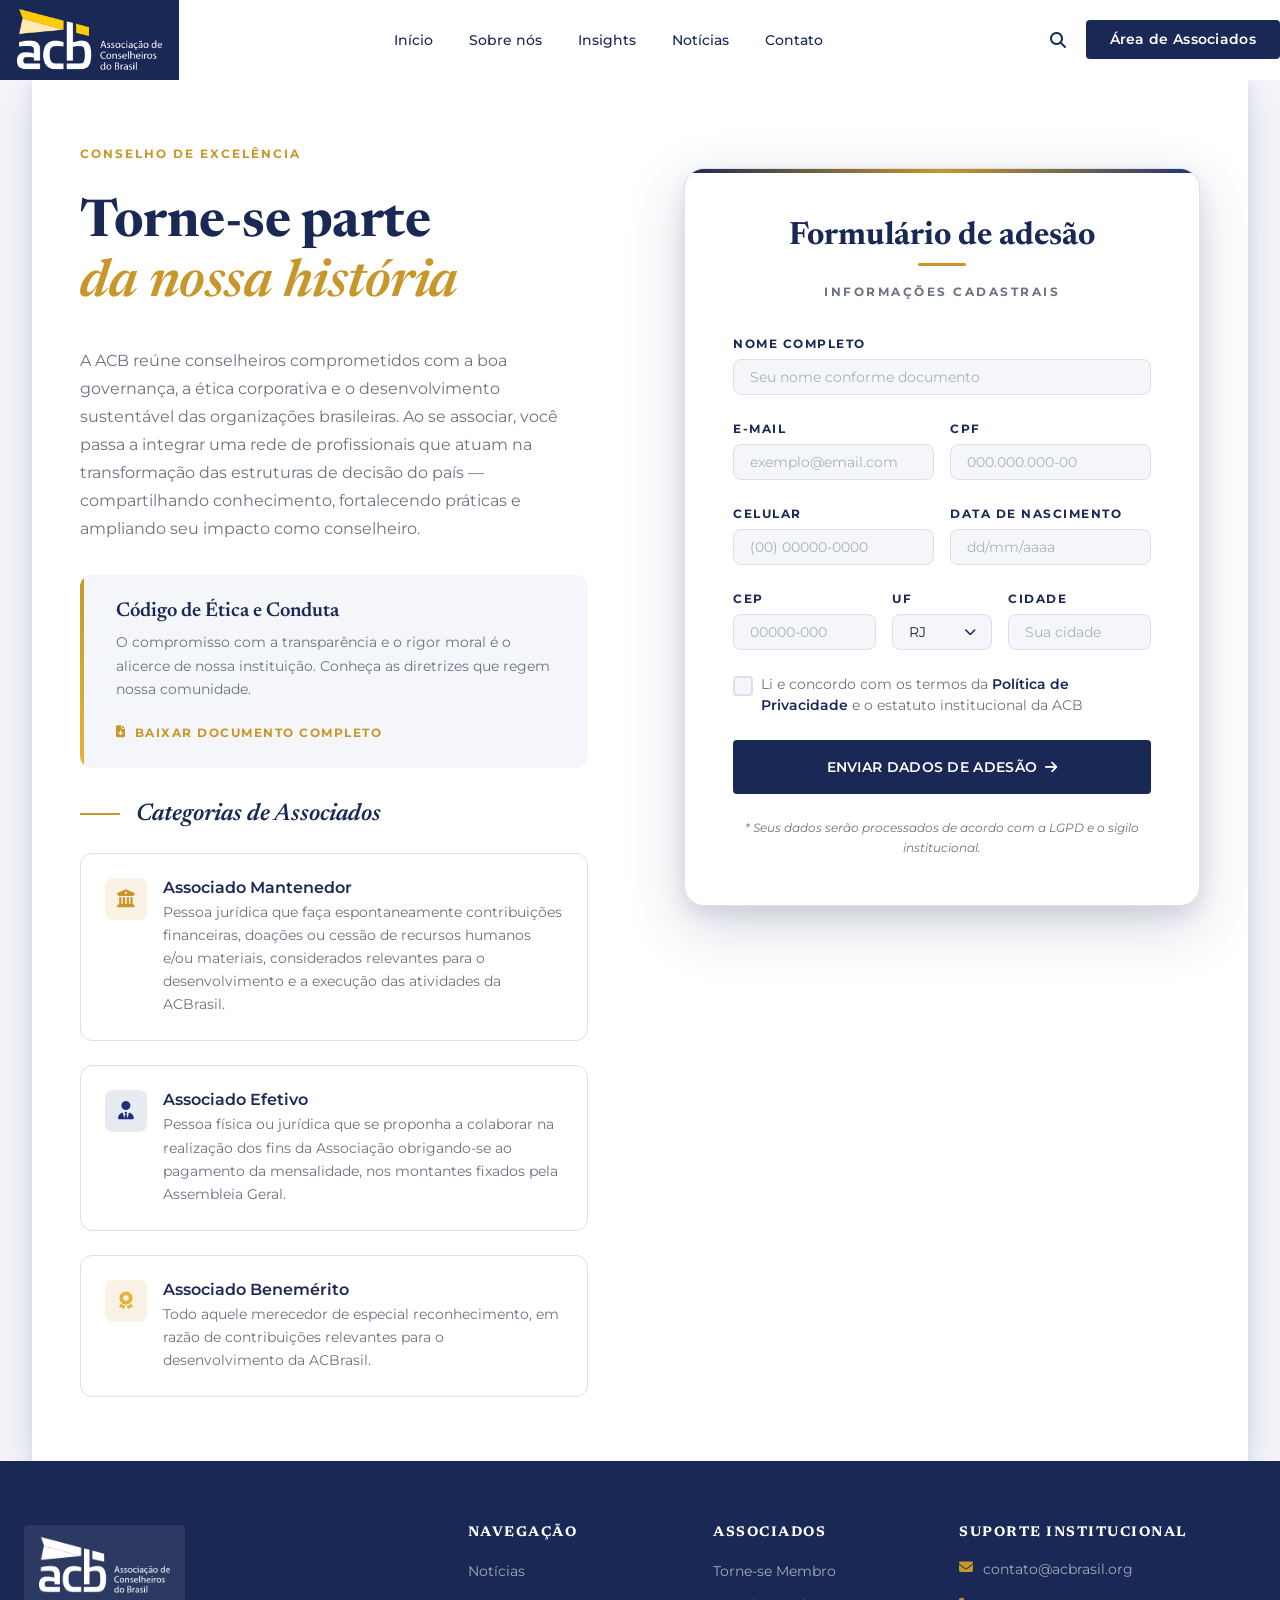
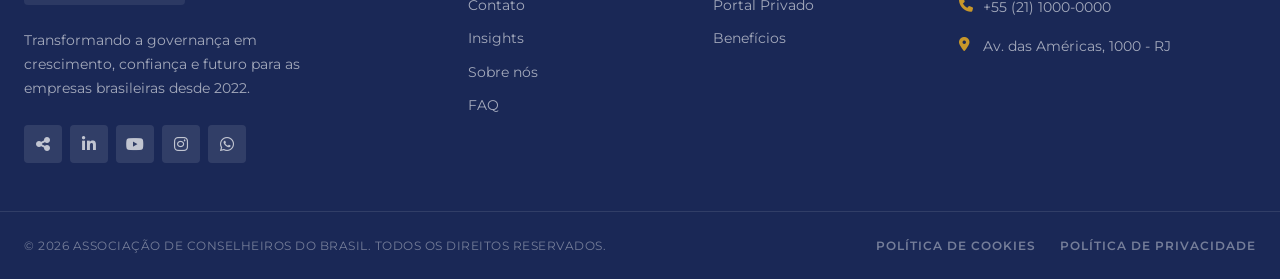
==== commit 47e0005a: "mudanças nas animações, padronização e centralização" ====
--- a/HTML/associe-se.html
+++ b/HTML/associe-se.html
@@ -5,6 +5,7 @@
   <meta charset="UTF-8" />
   <meta name="viewport" content="width=device-width, initial-scale=1.0" />
   <title>Associe-se | ACB - Associação de Conselheiros do Brasil</title>
+  <link rel="icon" href="../images/favicon.ico" type="logo">
 
   <link rel="icon" type="image/png" href="#" />
 
@@ -36,7 +37,6 @@
       </div>
       <div class="busca-campo-wrapper">
         <i class="fa-solid fa-magnifying-glass busca-icone"></i>
-        <label for="buscaInput" class="sr-only">Barra de busca do site</label>
         <input type="text" id="buscaInput" class="busca-campo" placeholder="Buscar páginas, conteúdos, associados..."
           autocomplete="off" />
       </div>
@@ -96,7 +96,7 @@
   <main class="conteudo-principal">
 
     <!-- ===== SEÇÃO HERO - ASSOCIE-SE ===== -->
-    <section class="secao-hero" id="associe-se">
+    <section class="secao-hero section" id="associe-se">
 
       <!-- Decoração geométrica de fundo -->
       <div class="hero-decoracao-circulo"></div>
@@ -312,7 +312,7 @@
                 </div>
 
                 <!-- Botão de envio -->
-                <button type="submit" class="btn-enviar" id="btnEnviar">
+                <button type="submit" class="btn btn--primary btn-enviar" id="btnEnviar">
                   <span class="btn-enviar-texto">Enviar dados de adesão</span>
                   <i class="fa-solid fa-arrow-right btn-enviar-icone"></i>
                 </button>
@@ -377,6 +377,7 @@
           <li><a href="contato.html" class="rodape-link">Contato</a></li>
           <li><a href="insights.html" class="rodape-link">Insights</a></li>
           <li><a href="sobre.html" class="rodape-link">Sobre nós</a></li>
+          <li><a href="faq.html" class="rodape-link">FAQ</a></li>
         </ul>
       </div>
 
@@ -422,22 +423,6 @@
 
   </footer>
 
-  <!-- ===== TOAST DE NOTIFICAÇÃO ===== -->
-  <div class="toast" id="toast" role="alert" aria-live="assertive" aria-hidden="true">
-    <i class="toast-icone fa-solid fa-circle-check"></i>
-    <span class="toast-mensagem"></span>
-  </div>
-
-  <!-- VLibras -->
-  <div vw class="enabled">
-    <div vw-access-button class="active"></div>
-    <div vw-plugin-wrapper>
-      <div class="vw-plugin-top-wrapper"></div>
-    </div>
-  </div>
-
-  <script src="https://vlibras.gov.br/app/vlibras-plugin.js"></script>
-
   <script src="../JS/global.js"></script>
   <script src="../JS/associe_se.js"></script>
 </body>
--- a/CSS/global.css
+++ b/CSS/global.css
@@ -11,71 +11,77 @@
    -------------------------------------------------------------------------- */
 :root {
   /* Cores principais */
-  --cor-azul-escuro:    #1a2856;
-  --cor-azul-medio:     #1e3375;
-  --cor-dourado:        #c8972a;
-  --cor-dourado-claro:  #e6b23a;
-  --cor-dourado-hover:  #f0c84a;
-  --cor-branco:         #ffffff;
-  --cor-cinza-claro:    #f5f6fa;
-  --cor-cinza-medio:    #e8eaf0;
-  --cor-cinza-texto:    #6b7280;
-  --cor-texto-escuro:   #1a2333;
-  --cor-borda:          #dce0ec;
-  --cor-erro:           #dc2626;
-  --cor-sucesso:        #16a34a;
+  --cor-azul-escuro: #1a2856;
+  --cor-azul-medio: #1e3375;
+  --cor-dourado: #c8972a;
+  --cor-dourado-claro: #e6b23a;
+  --cor-dourado-hover: #f0c84a;
+  --cor-branco: #ffffff;
+  --cor-cinza-claro: #f5f6fa;
+  --cor-cinza-medio: #e8eaf0;
+  --cor-cinza-texto: #6b7280;
+  --cor-texto-escuro: #1a2333;
+  --cor-borda: #dce0ec;
+  --cor-erro: #dc2626;
+  --cor-sucesso: #16a34a;
 
   /* Tipografia */
-  --fonte-titulo:       'Newsreader', Georgia, serif;
-  --fonte-texto:        'Montserrat', sans-serif;
+  --fonte-titulo: 'Newsreader', Georgia, serif;
+  --fonte-texto: 'Montserrat', sans-serif;
 
   /* Tamanhos de fonte */
-  --texto-xs:    0.75rem;
-  --texto-sm:    0.875rem;
-  --texto-base:  1rem;
-  --texto-md:    1.125rem;
-  --texto-lg:    1.25rem;
-  --texto-xl:    1.5rem;
-  --texto-2xl:   2rem;
-  --texto-3xl:   2.5rem;
-  --texto-4xl:   3.25rem;
+  --texto-xs: 0.75rem;
+  --texto-sm: 0.875rem;
+  --texto-base: 1rem;
+  --texto-md: 1.125rem;
+  --texto-lg: 1.25rem;
+  --texto-xl: 1.5rem;
+  --texto-2xl: 2rem;
+  --texto-3xl: 2.5rem;
+  --texto-4xl: 3.25rem;
 
   /* Espaçamentos */
-  --espaco-xs:   0.25rem;
-  --espaco-sm:   0.5rem;
-  --espaco-md:   1rem;
-  --espaco-lg:   1.5rem;
-  --espaco-xl:   2rem;
-  --espaco-2xl:  3rem;
-  --espaco-3xl:  4rem;
-  --espaco-4xl:  6rem;
+  --espaco-xs: 0.25rem;
+  --espaco-sm: 0.5rem;
+  --espaco-md: 1rem;
+  --espaco-lg: 1.5rem;
+  --espaco-xl: 2rem;
+  --espaco-2xl: 3rem;
+  --espaco-3xl: 4rem;
+  --espaco-4xl: 6rem;
 
   /* Bordas */
-  --raio-sm:     4px;
-  --raio-md:     8px;
-  --raio-lg:     12px;
-  --raio-xl:     20px;
-  --raio-full:   9999px;
+  --raio-sm: 4px;
+  --raio-md: 8px;
+  --raio-lg: 12px;
+  --raio-xl: 20px;
+  --raio-full: 9999px;
 
   /* Sombras */
-  --sombra-sm:   0 1px 3px rgba(26,40,86,0.08), 0 1px 2px rgba(26,40,86,0.04);
-  --sombra-md:   0 4px 16px rgba(26,40,86,0.10), 0 2px 4px rgba(26,40,86,0.06);
-  --sombra-lg:   0 10px 40px rgba(26,40,86,0.14), 0 4px 12px rgba(26,40,86,0.08);
-  --sombra-xl:   0 20px 60px rgba(26,40,86,0.18), 0 8px 20px rgba(26,40,86,0.10);
+  --sombra-sm: 0 1px 3px rgba(26, 40, 86, 0.08), 0 1px 2px rgba(26, 40, 86, 0.04);
+  --sombra-md: 0 4px 16px rgba(26, 40, 86, 0.10), 0 2px 4px rgba(26, 40, 86, 0.06);
+  --sombra-lg: 0 10px 40px rgba(26, 40, 86, 0.14), 0 4px 12px rgba(26, 40, 86, 0.08);
+  --sombra-xl: 0 20px 60px rgba(26, 40, 86, 0.18), 0 8px 20px rgba(26, 40, 86, 0.10);
 
   /* Transições */
-  --transicao-rapida:  150ms ease;
-  --transicao-media:   300ms cubic-bezier(0.4, 0, 0.2, 1);
-  --transicao-lenta:   500ms cubic-bezier(0.4, 0, 0.2, 1);
+  --transicao-rapida: 150ms ease;
+  --transicao-media: 300ms cubic-bezier(0.4, 0, 0.2, 1);
+  --transicao-lenta: 500ms cubic-bezier(0.4, 0, 0.2, 1);
 
   /* Navbar */
   --altura-navbar: 80px;
+
+  /* Layout */
+  --largura-max: 1280px;
+  --section-padding: var(--espaco-4xl) 0;
 }
 
 /* --------------------------------------------------------------------------
    2. RESET & BASE
    -------------------------------------------------------------------------- */
-*, *::before, *::after {
+*,
+*::before,
+*::after {
   box-sizing: border-box;
   margin: 0;
   padding: 0;
@@ -97,6 +103,19 @@
   -webkit-font-smoothing: antialiased;
 }
 
+/* Tipografia Global para Títulos */
+h1,
+h2,
+h3,
+h4,
+h5,
+h6 {
+  font-family: var(--fonte-titulo);
+  color: var(--cor-azul-escuro);
+  line-height: 1.2;
+  font-weight: 700;
+}
+
 img {
   max-width: 100%;
   display: block;
@@ -118,7 +137,9 @@
   font-family: var(--fonte-texto);
 }
 
-input, select, textarea {
+input,
+select,
+textarea {
   font-family: var(--fonte-texto);
 }
 
@@ -150,59 +171,239 @@
 }
 
 /* --------------------------------------------------------------------------
-   4. ANIMAÇÕES UTILITÁRIAS GLOBAIS
+   4. COMPONENTES GLOBAIS (Botões, Containers, Seções)
+   -------------------------------------------------------------------------- */
+
+/* Container Centralizado */
+.container {
+  max-width: var(--largura-max);
+  margin: 0 auto;
+  padding: 0 var(--espaco-lg);
+  width: 100%;
+}
+
+/* Seção Padrão */
+.section {
+  padding: var(--section-padding);
+}
+
+/* Botão Base */
+.btn {
+  display: inline-flex;
+  align-items: center;
+  justify-content: center;
+  gap: var(--espaco-sm);
+  padding: 0.85rem 2rem;
+  border-radius: var(--raio-sm);
+  font-family: var(--fonte-texto);
+  font-size: var(--texto-sm);
+  font-weight: 600;
+  letter-spacing: 0.3px;
+  text-transform: uppercase;
+  cursor: pointer;
+  border: 2px solid transparent;
+  transition: all var(--transicao-media);
+  text-decoration: none;
+  white-space: nowrap;
+}
+
+.btn:hover {
+  transform: translateY(-2px);
+  box-shadow: var(--sombra-md);
+}
+
+.btn:active {
+  transform: translateY(0);
+}
+
+/* Variantes de Botão */
+.btn--primary {
+  background-color: var(--cor-azul-escuro);
+  color: var(--cor-branco);
+}
+
+.btn--primary:hover {
+  background-color: var(--cor-azul-medio);
+}
+
+.btn--accent {
+  background-color: var(--cor-dourado);
+  color: var(--cor-azul-escuro);
+}
+
+.btn--accent:hover {
+  background-color: var(--cor-dourado-hover);
+  box-shadow: 0 4px 20px rgba(200, 151, 42, 0.4);
+}
+
+.btn--outline {
+  background-color: transparent;
+  border-color: var(--cor-azul-escuro);
+  color: var(--cor-azul-escuro);
+}
+
+.btn--outline:hover {
+  background-color: var(--cor-azul-escuro);
+  color: var(--cor-branco);
+}
+
+.btn--ghost {
+  background-color: transparent;
+  color: var(--cor-azul-escuro);
+  padding-left: 0;
+  padding-right: 0;
+}
+
+.btn--ghost:hover {
+  color: var(--cor-dourado);
+  box-shadow: none;
+  transform: translateX(4px);
+}
+
+/* --------------------------------------------------------------------------
+   5. ANIMAÇÕES UTILITÁRIAS GLOBAIS
    -------------------------------------------------------------------------- */
 @keyframes deslizarCima {
-  from { opacity: 0; transform: translateY(40px); }
-  to   { opacity: 1; transform: translateY(0); }
+  from {
+    opacity: 0;
+    transform: translateY(40px);
+  }
+
+  to {
+    opacity: 1;
+    transform: translateY(0);
+  }
 }
 
 @keyframes deslizarEsquerda {
-  from { opacity: 0; transform: translateX(-30px); }
-  to   { opacity: 1; transform: translateX(0); }
+  from {
+    opacity: 0;
+    transform: translateX(-30px);
+  }
+
+  to {
+    opacity: 1;
+    transform: translateX(0);
+  }
 }
 
 @keyframes deslizarDireita {
-  from { opacity: 0; transform: translateX(30px); }
-  to   { opacity: 1; transform: translateX(0); }
+  from {
+    opacity: 0;
+    transform: translateX(30px);
+  }
+
+  to {
+    opacity: 1;
+    transform: translateX(0);
+  }
 }
 
 @keyframes aparecer {
-  from { opacity: 0; }
-  to   { opacity: 1; }
+  from {
+    opacity: 0;
+  }
+
+  to {
+    opacity: 1;
+  }
 }
 
 @keyframes pulsarDourado {
-  0%, 100% { box-shadow: 0 0 0 0 rgba(200, 151, 42, 0.4); }
-  50%       { box-shadow: 0 0 0 8px rgba(200, 151, 42, 0); }
+
+  0%,
+  100% {
+    box-shadow: 0 0 0 0 rgba(200, 151, 42, 0.4);
+  }
+
+  50% {
+    box-shadow: 0 0 0 8px rgba(200, 151, 42, 0);
+  }
 }
 
 @keyframes girarEntrada {
-  from { opacity: 0; transform: rotate(-5deg) scale(0.95); }
-  to   { opacity: 1; transform: rotate(0deg) scale(1); }
+  from {
+    opacity: 0;
+    transform: rotate(-5deg) scale(0.95);
+  }
+
+  to {
+    opacity: 1;
+    transform: rotate(0deg) scale(1);
+  }
 }
 
 /* Animações exclusivas da navbar */
 @keyframes navbarDescer {
-  from { opacity: 0; transform: translateY(-100%); }
-  to   { opacity: 1; transform: translateY(0); }
+  from {
+    opacity: 0;
+    transform: translateY(-100%);
+  }
+
+  to {
+    opacity: 1;
+    transform: translateY(0);
+  }
 }
 
 @keyframes navItemAparecer {
-  from { opacity: 0; transform: translateY(-12px); }
-  to   { opacity: 1; transform: translateY(0); }
+  from {
+    opacity: 0;
+    transform: translateY(-12px);
+  }
+
+  to {
+    opacity: 1;
+    transform: translateY(0);
+  }
 }
 
 @keyframes logoPulsar {
-  0%   { opacity: 0; transform: scale(0.8) rotate(-4deg); }
-  60%  { opacity: 1; transform: scale(1.06) rotate(1deg); }
-  100% { opacity: 1; transform: scale(1) rotate(0deg); }
+  0% {
+    opacity: 0;
+    transform: scale(0.8) rotate(-4deg);
+  }
+
+  60% {
+    opacity: 1;
+    transform: scale(1.06) rotate(1deg);
+  }
+
+  100% {
+    opacity: 1;
+    transform: scale(1) rotate(0deg);
+  }
 }
 
 /* Barra de progresso de scroll */
 @keyframes barraEntrada {
-  from { opacity: 0; }
-  to   { opacity: 1; }
+  from {
+    opacity: 0;
+  }
+
+  to {
+    opacity: 1;
+  }
+}
+
+/* 5.1 SKELETON LOADING (Centralizado) */
+.loading-skeleton,
+.skeleton {
+  background: linear-gradient(90deg, #f0f2f5 25%, #e8eaf0 50%, #f0f2f5 75%);
+  background-size: 200% 100%;
+  animation: skeleton-loading 1.5s infinite linear;
+  border-radius: var(--raio-md);
+  min-height: 1.2em;
+}
+
+@keyframes skeleton-loading {
+  0% {
+    background-position: 200% 0;
+  }
+
+  100% {
+    background-position: -200% 0;
+  }
 }
 
 /* Classe utilitária: revela elementos ao entrar na viewport (controlada via JS) */
@@ -212,10 +413,21 @@
   transition: opacity 0.7s ease, transform 0.7s ease;
 }
 
-.animacao-entrada[data-delay="1"] { transition-delay: 0.1s; }
-.animacao-entrada[data-delay="2"] { transition-delay: 0.2s; }
-.animacao-entrada[data-delay="3"] { transition-delay: 0.35s; }
-.animacao-entrada[data-delay="4"] { transition-delay: 0.5s; }
+.animacao-entrada[data-delay="1"] {
+  transition-delay: 0.1s;
+}
+
+.animacao-entrada[data-delay="2"] {
+  transition-delay: 0.2s;
+}
+
+.animacao-entrada[data-delay="3"] {
+  transition-delay: 0.35s;
+}
+
+.animacao-entrada[data-delay="4"] {
+  transition-delay: 0.5s;
+}
 
 .animacao-entrada.visivel {
   opacity: 1;
@@ -254,8 +466,8 @@
   -webkit-backdrop-filter: blur(12px);
   border-bottom: 1px solid transparent;
   transition: border-color var(--transicao-media),
-              box-shadow var(--transicao-media),
-              background var(--transicao-media);
+    box-shadow var(--transicao-media),
+    background var(--transicao-media);
   animation: navbarDescer 0.5s cubic-bezier(0.22, 1, 0.36, 1) both;
 }
 
@@ -272,23 +484,34 @@
   height: 100%;
   max-width: 1280px;
   margin: 0 auto;
-  
+
   gap: var(--espaco-xl);
 }
 
 /* --- Logo --- */
 .logo-imagem {
+  height: var(--altura-navbar);
+  width: auto;
+  display: block;
+  object-fit: contain;
+  background: var(--cor-azul-escuro);
+  padding: 9px 17px;
+}
+
+.logo-imagem--rodape {
   height: 80px;
   width: auto;
   display: block;
-  background: var(--cor-azul-escuro);
-  padding: 6px 10px;
-
-}
-
-.logo-imagem--rodape {
-  height: 40px;
-  filter: brightness(0) invert(1); /* deixa branco no rodapé escuro */
+  filter: brightness(0) invert(1);
+  /* deixa branco no rodapé escuro */
+  background: rgba(255, 255, 255, 0.08);
+  padding: 12px 15px;
+  border-radius: var(--raio-sm);
+  transition: background var(--transicao-rapida);
+}
+
+.logo-imagem--rodape:hover {
+  background: rgba(255, 255, 255, 0.12);
 }
 
 
@@ -300,11 +523,25 @@
 }
 
 /* Stagger de entrada dos itens do menu ao carregar a página */
-.menu-item:nth-child(1) { animation: navItemAparecer 0.5s ease 0.45s both; }
-.menu-item:nth-child(2) { animation: navItemAparecer 0.5s ease 0.55s both; }
-.menu-item:nth-child(3) { animation: navItemAparecer 0.5s ease 0.65s both; }
-.menu-item:nth-child(4) { animation: navItemAparecer 0.5s ease 0.75s both; }
-.menu-item:nth-child(5) { animation: navItemAparecer 0.5s ease 0.85s both; }
+.menu-item:nth-child(1) {
+  animation: navItemAparecer 0.5s ease 0.45s both;
+}
+
+.menu-item:nth-child(2) {
+  animation: navItemAparecer 0.5s ease 0.55s both;
+}
+
+.menu-item:nth-child(3) {
+  animation: navItemAparecer 0.5s ease 0.65s both;
+}
+
+.menu-item:nth-child(4) {
+  animation: navItemAparecer 0.5s ease 0.75s both;
+}
+
+.menu-item:nth-child(5) {
+  animation: navItemAparecer 0.5s ease 0.85s both;
+}
 
 .menu-link {
   font-size: var(--texto-sm);
@@ -365,8 +602,8 @@
   color: var(--cor-azul-escuro);
   font-size: var(--texto-base);
   transition: background var(--transicao-rapida),
-              color var(--transicao-rapida),
-              transform var(--transicao-media);
+    color var(--transicao-rapida),
+    transform var(--transicao-media);
   animation: navItemAparecer 0.5s ease 0.95s both;
 }
 
@@ -387,8 +624,8 @@
   border-radius: var(--raio-sm);
   letter-spacing: 0.3px;
   transition: background var(--transicao-media),
-              transform var(--transicao-rapida),
-              box-shadow var(--transicao-media);
+    transform var(--transicao-rapida),
+    box-shadow var(--transicao-media);
   animation: navItemAparecer 0.5s ease 1.05s both;
 }
 
@@ -422,8 +659,8 @@
   background: var(--cor-azul-escuro);
   border-radius: var(--raio-full);
   transition: transform var(--transicao-media),
-              opacity var(--transicao-rapida),
-              width var(--transicao-media);
+    opacity var(--transicao-rapida),
+    width var(--transicao-media);
   transform-origin: center;
 }
 
@@ -472,8 +709,8 @@
   color: var(--cor-azul-escuro);
   border-radius: var(--raio-md);
   transition: background var(--transicao-rapida),
-              color var(--transicao-rapida),
-              transform var(--transicao-rapida);
+    color var(--transicao-rapida),
+    transform var(--transicao-rapida);
 }
 
 .menu-mobile-link:hover {
@@ -561,8 +798,8 @@
   align-items: center;
   justify-content: center;
   transition: background var(--transicao-rapida),
-              color var(--transicao-rapida),
-              transform var(--transicao-media);
+    color var(--transicao-rapida),
+    transform var(--transicao-media);
 }
 
 .busca-fechar:hover {
@@ -698,7 +935,7 @@
 .rodape {
   background: var(--cor-azul-escuro);
   color: var(--cor-branco);
-  
+
 }
 
 .rodape-principal {
@@ -716,18 +953,11 @@
   gap: var(--espaco-lg);
 }
 
-.logo-imagem--rodape {
-  height: 50px;
-  width: auto;
-  display: block;
-  background: rgba(255, 255, 255, 0.08);
-  padding: 6px 10px;
-  border-radius: var(--raio-sm);
-}
+
 
 .rodape-descricao {
   font-size: var(--texto-sm);
-  color: rgba(255,255,255,0.6);
+  color: rgba(255, 255, 255, 0.6);
   line-height: 1.7;
   max-width: 280px;
 }
@@ -742,15 +972,15 @@
   width: 38px;
   height: 38px;
   border-radius: var(--raio-sm);
-  background: rgba(255,255,255,0.1);
+  background: rgba(255, 255, 255, 0.1);
   display: flex;
   align-items: center;
   justify-content: center;
   font-size: var(--texto-base);
-  color: rgba(255,255,255,0.7);
+  color: rgba(255, 255, 255, 0.7);
   transition: background var(--transicao-media),
-              color var(--transicao-rapida),
-              transform var(--transicao-media);
+    color var(--transicao-rapida),
+    transform var(--transicao-media);
 }
 
 .rede-social-link:hover {
@@ -776,7 +1006,7 @@
 
 .rodape-link {
   font-size: var(--texto-sm);
-  color: rgba(255,255,255,0.6);
+  color: rgba(255, 255, 255, 0.6);
   transition: color var(--transicao-rapida), padding-left var(--transicao-media);
 }
 
@@ -805,11 +1035,11 @@
 
 .rodape-texto {
   font-size: var(--texto-sm);
-  color: rgba(255,255,255,0.6);
+  color: rgba(255, 255, 255, 0.6);
 }
 
 .rodape-inferior {
-  border-top: 1px solid rgba(255,255,255,0.1);
+  border-top: 1px solid rgba(255, 255, 255, 0.1);
   max-width: 1280px;
   margin: 0 auto;
   padding: var(--espaco-lg) var(--espaco-lg);
@@ -822,7 +1052,7 @@
 
 .rodape-direitos {
   font-size: var(--texto-xs);
-  color: rgba(255,255,255,0.4);
+  color: rgba(255, 255, 255, 0.4);
   letter-spacing: 0.5px;
   text-transform: uppercase;
 }
@@ -839,7 +1069,7 @@
   font-weight: 600;
   letter-spacing: 1px;
   text-transform: uppercase;
-  color: rgba(255,255,255,0.4);
+  color: rgba(255, 255, 255, 0.4);
   transition: color var(--transicao-rapida);
 }
 
@@ -878,8 +1108,13 @@
   pointer-events: all;
 }
 
-.toast.toast--sucesso { background: var(--cor-sucesso); }
-.toast.toast--erro    { background: var(--cor-erro); }
+.toast.toast--sucesso {
+  background: var(--cor-sucesso);
+}
+
+.toast.toast--erro {
+  background: var(--cor-erro);
+}
 
 .toast-icone {
   font-size: var(--texto-md);
@@ -904,9 +1139,17 @@
    11. RESPONSIVIDADE GLOBAL — DESKTOP MÉDIO (≥ 768px)
    -------------------------------------------------------------------------- */
 @media (min-width: 768px) {
-  .menu-lista         { display: flex; }
-  .btn-area-associados { display: inline-flex; }
-  .btn-menu-mobile    { display: none; }
+  .menu-lista {
+    display: flex;
+  }
+
+  .btn-area-associados {
+    display: inline-flex;
+  }
+
+  .btn-menu-mobile {
+    display: none;
+  }
 }
 
 /* --------------------------------------------------------------------------
@@ -931,7 +1174,10 @@
    14. PREFERÊNCIA DE MOVIMENTO REDUZIDO
    -------------------------------------------------------------------------- */
 @media (prefers-reduced-motion: reduce) {
-  *, *::before, *::after {
+
+  *,
+  *::before,
+  *::after {
     animation-duration: 0.01ms !important;
     transition-duration: 0.01ms !important;
   }
--- a/CSS/associe-se.css
+++ b/CSS/associe-se.css
@@ -77,11 +77,8 @@
 
 /* Título hero */
 .hero-titulo {
-  font-family: var(--fonte-titulo);
   font-size: var(--texto-3xl);
-  font-weight: 700;
   line-height: 1.15;
-  color: var(--cor-azul-escuro);
   letter-spacing: -0.5px;
 }
 
@@ -126,10 +123,8 @@
 }
 
 .card-etica-titulo {
-  font-family: var(--fonte-titulo);
   font-size: var(--texto-lg);
   font-weight: 600;
-  color: var(--cor-azul-escuro);
   margin-bottom: var(--espaco-sm);
 }
 
@@ -180,10 +175,8 @@
 }
 
 .categorias-titulo {
-  font-family: var(--fonte-titulo);
   font-size: var(--texto-xl);
   font-weight: 600;
-  color: var(--cor-azul-escuro);
   font-style: italic;
 }
 
@@ -303,10 +296,7 @@
 }
 
 .formulario-titulo {
-  font-family: var(--fonte-titulo);
   font-size: var(--texto-2xl);
-  font-weight: 700;
-  color: var(--cor-azul-escuro);
   margin-bottom: var(--espaco-sm);
 }
 
@@ -524,54 +514,11 @@
    9. BOTÃO DE ENVIO
    -------------------------------------------------------------------------- */
 .btn-enviar {
-  display: flex;
-  align-items: center;
-  justify-content: center;
-  gap: var(--espaco-sm);
+  /* Especialização se necessário, mas herda de .btn */
   width: 100%;
   padding: var(--espaco-md) var(--espaco-xl);
-  background: var(--cor-azul-escuro);
-  color: var(--cor-branco);
-  font-family: var(--fonte-texto);
-  font-size: var(--texto-sm);
-  font-weight: 700;
-  letter-spacing: 1.5px;
-  text-transform: uppercase;
-  border-radius: var(--raio-md);
-  border: 2px solid transparent;
-  transition: background var(--transicao-media),
-              transform var(--transicao-rapida),
-              box-shadow var(--transicao-media),
-              border-color var(--transicao-media);
   position: relative;
   overflow: hidden;
-}
-
-/* Efeito shimmer ao passar o mouse */
-.btn-enviar::before {
-  content: '';
-  position: absolute;
-  top: 0;
-  left: -100%;
-  width: 100%;
-  height: 100%;
-  background: linear-gradient(90deg, transparent, rgba(255,255,255,0.12), transparent);
-  transition: left 0.6s ease;
-}
-
-.btn-enviar:hover::before {
-  left: 100%;
-}
-
-.btn-enviar:hover {
-  background: var(--cor-dourado);
-  transform: translateY(-2px);
-  box-shadow: 0 6px 20px rgba(200, 151, 42, 0.4);
-}
-
-.btn-enviar:active {
-  transform: translateY(0);
-  box-shadow: none;
 }
 
 .btn-enviar-icone {
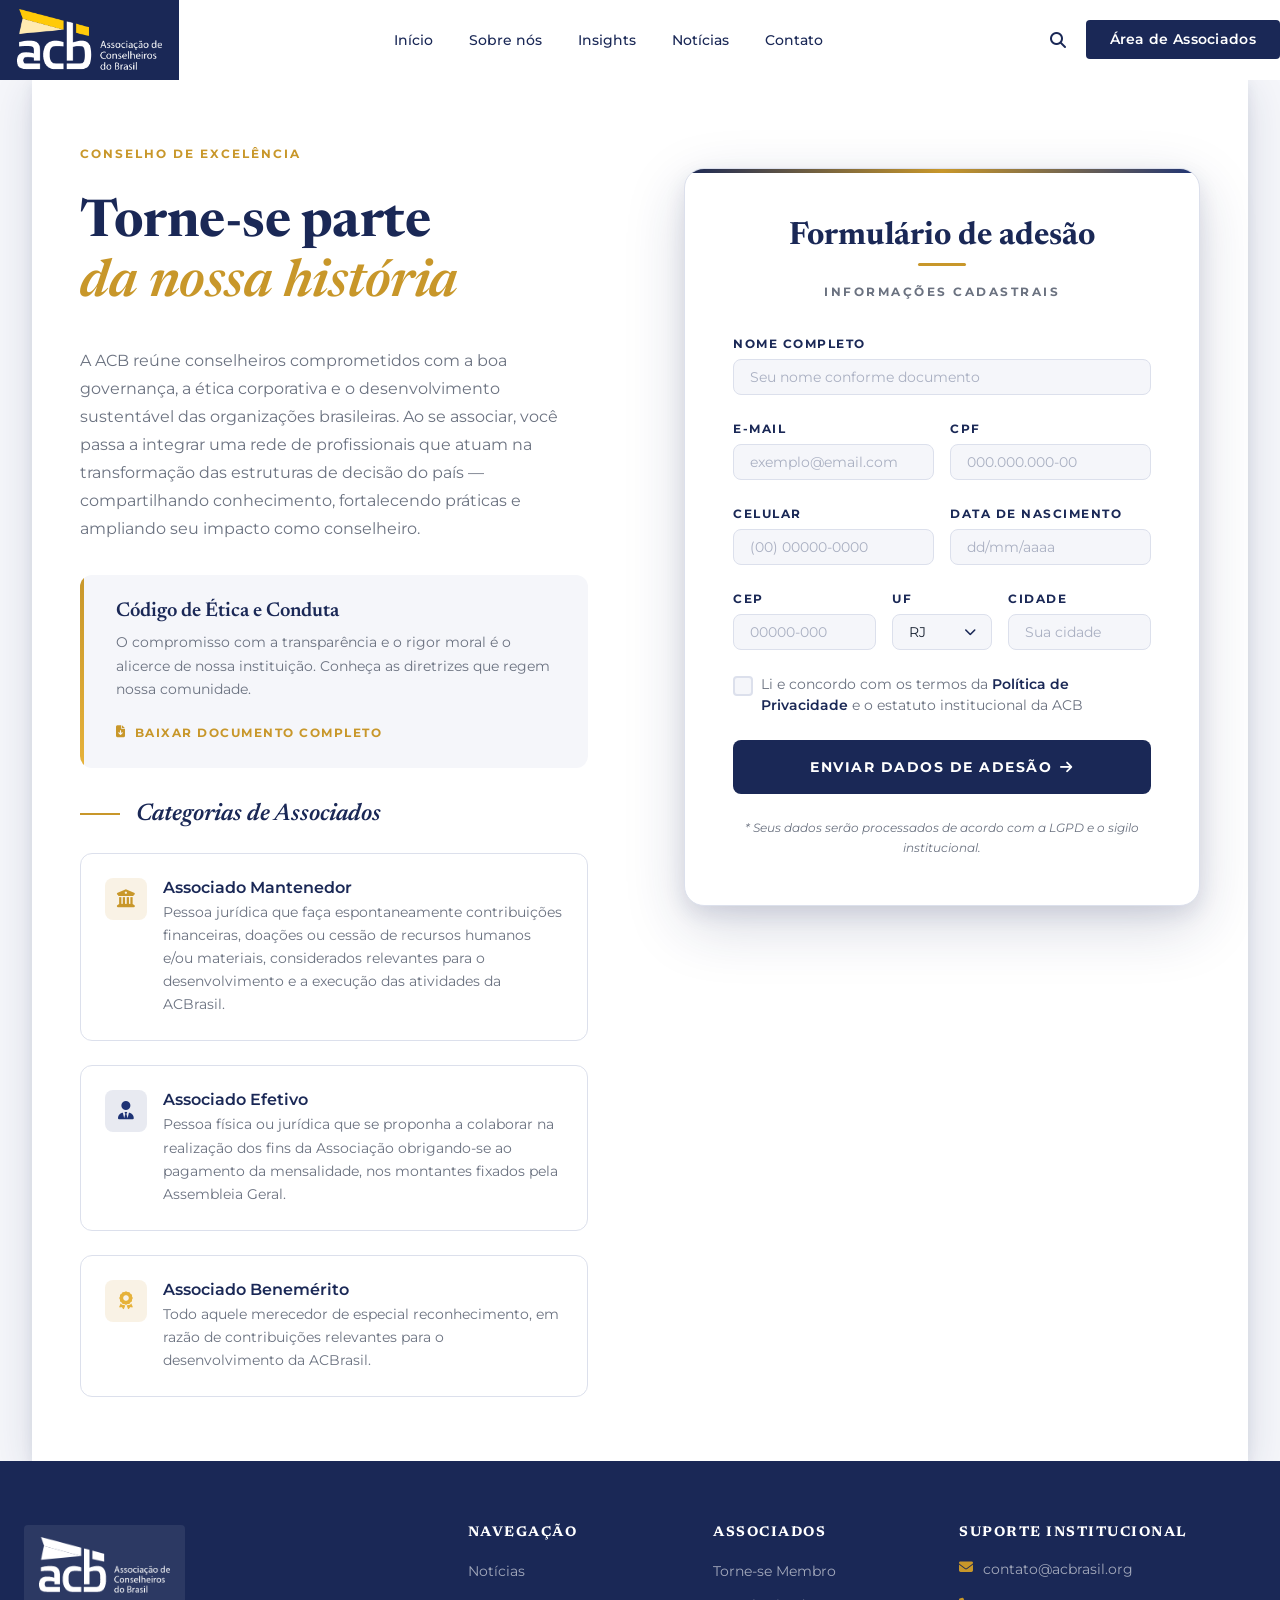
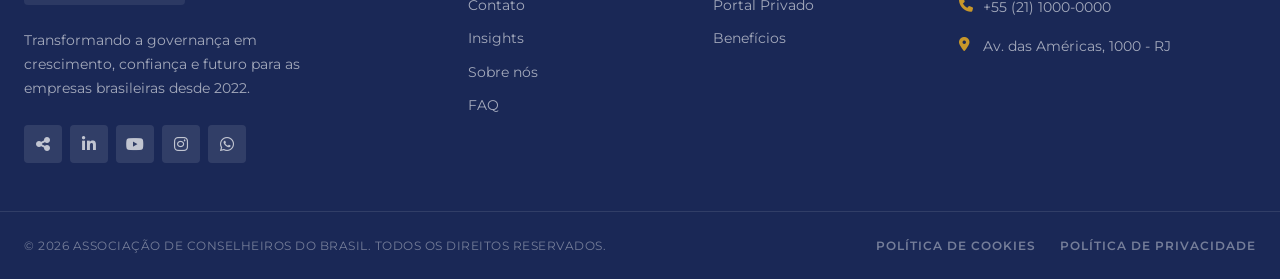
==== commit 79184931: "consertando meu html porque alguem mexeu" ====
--- a/HTML/associe-se.html
+++ b/HTML/associe-se.html
@@ -37,6 +37,7 @@
       </div>
       <div class="busca-campo-wrapper">
         <i class="fa-solid fa-magnifying-glass busca-icone"></i>
+        <label for="buscaInput" class="sr-only">Barra de busca do site</label>
         <input type="text" id="buscaInput" class="busca-campo" placeholder="Buscar páginas, conteúdos, associados..."
           autocomplete="off" />
       </div>
@@ -96,239 +97,282 @@
   <main class="conteudo-principal">
 
     <!-- ===== SEÇÃO HERO - ASSOCIE-SE ===== -->
-    <section class="secao-hero section" id="associe-se">
+    <section class="secao-hero" id="associe-se">
 
       <!-- Decoração geométrica de fundo -->
       <div class="hero-decoracao-circulo"></div>
       <div class="hero-decoracao-linha"></div>
-
+      
       <div class="hero-caixa-conteudo">
-        <div class="hero-grade">
-
-          <!-- Coluna esquerda: texto e categorias -->
-          <div class="hero-coluna-esquerda">
-
-            <!-- Rótulo superior -->
-            <span class="rotulo-secao animacao-entrada" data-delay="0">Conselho de Excelência</span>
-
-            <!-- Título principal -->
-            <h1 class="hero-titulo animacao-entrada" data-delay="1">
-              Torne-se parte<br />
-              <em class="hero-titulo-destaque">da nossa história</em>
-            </h1>
-
-            <!-- Descrição -->
-            <p class="hero-descricao animacao-entrada" data-delay="2">
-              A ACB reúne conselheiros comprometidos com a boa governança, a ética corporativa e o desenvolvimento
-              sustentável das organizações brasileiras. Ao se associar, você passa a integrar uma rede de profissionais
-              que atuam na transformação das estruturas de decisão do país — compartilhando conhecimento, fortalecendo
-              práticas e ampliando seu impacto como conselheiro.
-            </p>
-
-            <!-- Card de ética -->
-            <div class="card-etica animacao-entrada" data-delay="3">
-              <div class="card-etica-barra"></div>
-              <div class="card-etica-conteudo">
-                <h2 class="card-etica-titulo">Código de Ética e Conduta</h2>
-                <p class="card-etica-texto">
-                  O compromisso com a transparência e o rigor moral é o alicerce de nossa
-                  instituição. Conheça as diretrizes que regem nossa comunidade.
-                </p>
-                <a href="#" class="card-etica-link">
-                  <i class="fa-solid fa-file-arrow-down"></i>
-                  Baixar documento completo
-                </a>
+          <div class="hero-grade">
+
+            <!-- Coluna esquerda: texto e categorias -->
+            <div class="hero-coluna-esquerda">
+
+              <!-- Rótulo superior -->
+              <span class="rotulo-secao animacao-entrada" data-delay="0">Conselho de Excelência</span>
+
+              <!-- Título principal -->
+              <h1 class="hero-titulo animacao-entrada" data-delay="1">
+                Torne-se parte<br />
+                <em class="hero-titulo-destaque">da nossa história</em>
+              </h1>
+
+              <!-- Descrição -->
+              <p class="hero-descricao animacao-entrada" data-delay="2">
+                A ACB reúne conselheiros comprometidos com a boa governança, a ética corporativa e o desenvolvimento sustentável das organizações brasileiras. Ao se associar, você passa a integrar uma rede de profissionais que atuam na transformação das estruturas de decisão do país — compartilhando conhecimento, fortalecendo práticas e ampliando seu impacto como conselheiro.
+              </p>
+
+              <!-- Card de ética -->
+              <div class="card-etica animacao-entrada" data-delay="3">
+                <div class="card-etica-barra"></div>
+                <div class="card-etica-conteudo">
+                  <h2 class="card-etica-titulo">Código de Ética e Conduta</h2>
+                  <p class="card-etica-texto">
+                    O compromisso com a transparência e o rigor moral é o alicerce de nossa
+                    instituição. Conheça as diretrizes que regem nossa comunidade.
+                  </p>
+                  <a href="#" class="card-etica-link">
+                    <i class="fa-solid fa-file-arrow-down"></i>
+                    Baixar documento completo
+                  </a>
+                </div>
+              </div>
+
+              <!-- Categorias de associados -->
+              <div class="categorias animacao-entrada" data-delay="4">
+                <div class="categorias-cabecalho">
+                  <span class="categorias-linha-decorativa"></span>
+                  <h3 class="categorias-titulo">Categorias de Associados</h3>
+                </div>
+
+                <div class="categoria-item" data-tipo="mantenedor">
+                  <div class="categoria-icone">
+                    <i class="fa-solid fa-building-columns"></i>
+                  </div>
+                  <div class="categoria-corpo">
+                    <h4 class="categoria-nome">Associado Mantenedor</h4>
+                    <p class="categoria-descricao">
+                      Pessoa jurídica que faça espontaneamente contribuições financeiras, doações
+                      ou cessão de recursos humanos e/ou materiais, considerados relevantes para
+                      o desenvolvimento e a execução das atividades da ACBrasil.
+                    </p>
+                  </div>
+                </div>
+
+                <div class="categoria-item" data-tipo="efetivo">
+                  <div class="categoria-icone">
+                    <i class="fa-solid fa-user-tie"></i>
+                  </div>
+                  <div class="categoria-corpo">
+                    <h4 class="categoria-nome">Associado Efetivo</h4>
+                    <p class="categoria-descricao">
+                      Pessoa física ou jurídica que se proponha a colaborar na realização dos
+                      fins da Associação obrigando-se ao pagamento da mensalidade, nos montantes
+                      fixados pela Assembleia Geral.
+                    </p>
+                  </div>
+                </div>
+
+                <div class="categoria-item" data-tipo="benemerito">
+                  <div class="categoria-icone">
+                    <i class="fa-solid fa-award"></i>
+                  </div>
+                  <div class="categoria-corpo">
+                    <h4 class="categoria-nome">Associado Benemérito</h4>
+                    <p class="categoria-descricao">
+                      Todo aquele merecedor de especial reconhecimento, em razão de contribuições
+                      relevantes para o desenvolvimento da ACBrasil.
+                    </p>
+                  </div>
+                </div>
+
               </div>
             </div>
 
-            <!-- Categorias de associados -->
-            <div class="categorias animacao-entrada" data-delay="4">
-              <div class="categorias-cabecalho">
-                <span class="categorias-linha-decorativa"></span>
-                <h3 class="categorias-titulo">Categorias de Associados</h3>
+            <!-- Coluna direita: formulário -->
+            <div class="hero-coluna-direita animacao-entrada" data-delay="2">
+              <div class="formulario-card">
+
+                <div class="formulario-cabecalho">
+                  <h2 class="formulario-titulo">Formulário de adesão</h2>
+                  <span class="formulario-linha-dourada"></span>
+                  <p class="formulario-subtitulo">Informações Cadastrais</p>
+                </div>
+
+                <form class="formulario-adesao" id="formularioAdesao" novalidate>
+
+                  <!-- Nome completo -->
+                  <div class="campo-grupo campo-grupo--completo">
+                    <label for="nomeCompleto" class="campo-label">Nome Completo</label>
+                    <input
+                      type="text"
+                      id="nomeCompleto"
+                      name="nomeCompleto"
+                      class="campo-input"
+                      placeholder="Seu nome conforme documento"
+                      autocomplete="name"
+                    />
+                    <span class="campo-erro" aria-live="polite"></span>
+                  </div>
+
+                  <!-- E-mail e CPF -->
+                  <div class="campos-linha">
+                    <div class="campo-grupo">
+                      <label for="email" class="campo-label">E-mail</label>
+                      <input
+                        type="email"
+                        id="email"
+                        name="email"
+                        class="campo-input"
+                        placeholder="exemplo@email.com"
+                        autocomplete="email"
+                      />
+                      <span class="campo-erro" aria-live="polite"></span>
+                    </div>
+                    <div class="campo-grupo">
+                      <label for="cpf" class="campo-label">CPF</label>
+                      <input
+                        type="text"
+                        id="cpf"
+                        name="cpf"
+                        class="campo-input"
+                        placeholder="000.000.000-00"
+                        maxlength="14"
+                        autocomplete="off"
+                      />
+                      <span class="campo-erro" aria-live="polite"></span>
+                    </div>
+                  </div>
+
+                  <!-- Celular e Data de nascimento -->
+                  <div class="campos-linha">
+                    <div class="campo-grupo">
+                      <label for="celular" class="campo-label">Celular</label>
+                      <input
+                        type="tel"
+                        id="celular"
+                        name="celular"
+                        class="campo-input"
+                        placeholder="(00) 00000-0000"
+                        maxlength="15"
+                        autocomplete="tel"
+                      />
+                      <span class="campo-erro" aria-live="polite"></span>
+                    </div>
+                    <div class="campo-grupo">
+                      <label for="dataNascimento" class="campo-label">Data de Nascimento</label>
+                      <input
+                        type="text"
+                        id="dataNascimento"
+                        name="dataNascimento"
+                        class="campo-input"
+                        placeholder="dd/mm/aaaa"
+                        maxlength="10"
+                        autocomplete="bday"
+                      />
+                      <span class="campo-erro" aria-live="polite"></span>
+                    </div>
+                  </div>
+
+                  <!-- CEP, UF e Cidade -->
+                  <div class="campos-linha campos-linha--tres">
+                    <div class="campo-grupo campo-grupo--cep">
+                      <label for="cep" class="campo-label">CEP</label>
+                      <input
+                        type="text"
+                        id="cep"
+                        name="cep"
+                        class="campo-input"
+                        placeholder="00000-000"
+                        maxlength="9"
+                        autocomplete="postal-code"
+                      />
+                      <span class="campo-erro" aria-live="polite"></span>
+                    </div>
+                    <div class="campo-grupo campo-grupo--uf">
+                      <label for="uf" class="campo-label">UF</label>
+                      <div class="select-wrapper">
+                        <select id="uf" name="uf" class="campo-input campo-select">
+                          <option value="">UF</option>
+                          <option value="AC">AC</option>
+                          <option value="AL">AL</option>
+                          <option value="AP">AP</option>
+                          <option value="AM">AM</option>
+                          <option value="BA">BA</option>
+                          <option value="CE">CE</option>
+                          <option value="DF">DF</option>
+                          <option value="ES">ES</option>
+                          <option value="GO">GO</option>
+                          <option value="MA">MA</option>
+                          <option value="MT">MT</option>
+                          <option value="MS">MS</option>
+                          <option value="MG">MG</option>
+                          <option value="PA">PA</option>
+                          <option value="PB">PB</option>
+                          <option value="PR">PR</option>
+                          <option value="PE">PE</option>
+                          <option value="PI">PI</option>
+                          <option value="RJ" selected>RJ</option>
+                          <option value="RN">RN</option>
+                          <option value="RS">RS</option>
+                          <option value="RO">RO</option>
+                          <option value="RR">RR</option>
+                          <option value="SC">SC</option>
+                          <option value="SP">SP</option>
+                          <option value="SE">SE</option>
+                          <option value="TO">TO</option>
+                        </select>
+                        <i class="fa-solid fa-chevron-down select-icone"></i>
+                      </div>
+                      <span class="campo-erro" aria-live="polite"></span>
+                    </div>
+                    <div class="campo-grupo campo-grupo--cidade">
+                      <label for="cidade" class="campo-label">Cidade</label>
+                      <input
+                        type="text"
+                        id="cidade"
+                        name="cidade"
+                        class="campo-input"
+                        placeholder="Sua cidade"
+                        autocomplete="address-level2"
+                      />
+                      <span class="campo-erro" aria-live="polite"></span>
+                    </div>
+                  </div>
+
+                  <!-- Checkbox de termos -->
+                  <div class="campo-termos">
+                    <label class="checkbox-container" for="aceitaTermos">
+                      <input type="checkbox" id="aceitaTermos" name="aceitaTermos" />
+                      <span class="checkbox-visual"></span>
+                      <span class="checkbox-texto">
+                        Li e concordo com os termos da
+                        <a href="#" class="link-termos">Política de Privacidade</a>
+                        e o estatuto institucional da ACB
+                      </span>
+                    </label>
+                    <span class="campo-erro campo-erro--termos" aria-live="polite"></span>
+                  </div>
+
+                  <!-- Botão de envio -->
+                  <button type="submit" class="btn-enviar" id="btnEnviar">
+                    <span class="btn-enviar-texto">Enviar dados de adesão</span>
+                    <i class="fa-solid fa-arrow-right btn-enviar-icone"></i>
+                  </button>
+
+                  <!-- Nota de privacidade -->
+                  <p class="formulario-nota">
+                    * Seus dados serão processados de acordo com a LGPD e o sigilo institucional.
+                  </p>
+
+                </form>
+
               </div>
-
-              <div class="categoria-item" data-tipo="mantenedor">
-                <div class="categoria-icone">
-                  <i class="fa-solid fa-building-columns"></i>
-                </div>
-                <div class="categoria-corpo">
-                  <h4 class="categoria-nome">Associado Mantenedor</h4>
-                  <p class="categoria-descricao">
-                    Pessoa jurídica que faça espontaneamente contribuições financeiras, doações
-                    ou cessão de recursos humanos e/ou materiais, considerados relevantes para
-                    o desenvolvimento e a execução das atividades da ACBrasil.
-                  </p>
-                </div>
-              </div>
-
-              <div class="categoria-item" data-tipo="efetivo">
-                <div class="categoria-icone">
-                  <i class="fa-solid fa-user-tie"></i>
-                </div>
-                <div class="categoria-corpo">
-                  <h4 class="categoria-nome">Associado Efetivo</h4>
-                  <p class="categoria-descricao">
-                    Pessoa física ou jurídica que se proponha a colaborar na realização dos
-                    fins da Associação obrigando-se ao pagamento da mensalidade, nos montantes
-                    fixados pela Assembleia Geral.
-                  </p>
-                </div>
-              </div>
-
-              <div class="categoria-item" data-tipo="benemerito">
-                <div class="categoria-icone">
-                  <i class="fa-solid fa-award"></i>
-                </div>
-                <div class="categoria-corpo">
-                  <h4 class="categoria-nome">Associado Benemérito</h4>
-                  <p class="categoria-descricao">
-                    Todo aquele merecedor de especial reconhecimento, em razão de contribuições
-                    relevantes para o desenvolvimento da ACBrasil.
-                  </p>
-                </div>
-              </div>
-
             </div>
+
           </div>
-
-          <!-- Coluna direita: formulário -->
-          <div class="hero-coluna-direita animacao-entrada" data-delay="2">
-            <div class="formulario-card">
-
-              <div class="formulario-cabecalho">
-                <h2 class="formulario-titulo">Formulário de adesão</h2>
-                <span class="formulario-linha-dourada"></span>
-                <p class="formulario-subtitulo">Informações Cadastrais</p>
-              </div>
-
-              <form class="formulario-adesao" id="formularioAdesao" novalidate>
-
-                <!-- Nome completo -->
-                <div class="campo-grupo campo-grupo--completo">
-                  <label for="nomeCompleto" class="campo-label">Nome Completo</label>
-                  <input type="text" id="nomeCompleto" name="nomeCompleto" class="campo-input"
-                    placeholder="Seu nome conforme documento" autocomplete="name" />
-                  <span class="campo-erro" aria-live="polite"></span>
-                </div>
-
-                <!-- E-mail e CPF -->
-                <div class="campos-linha">
-                  <div class="campo-grupo">
-                    <label for="email" class="campo-label">E-mail</label>
-                    <input type="email" id="email" name="email" class="campo-input" placeholder="exemplo@email.com"
-                      autocomplete="email" />
-                    <span class="campo-erro" aria-live="polite"></span>
-                  </div>
-                  <div class="campo-grupo">
-                    <label for="cpf" class="campo-label">CPF</label>
-                    <input type="text" id="cpf" name="cpf" class="campo-input" placeholder="000.000.000-00"
-                      maxlength="14" autocomplete="off" />
-                    <span class="campo-erro" aria-live="polite"></span>
-                  </div>
-                </div>
-
-                <!-- Celular e Data de nascimento -->
-                <div class="campos-linha">
-                  <div class="campo-grupo">
-                    <label for="celular" class="campo-label">Celular</label>
-                    <input type="tel" id="celular" name="celular" class="campo-input" placeholder="(00) 00000-0000"
-                      maxlength="15" autocomplete="tel" />
-                    <span class="campo-erro" aria-live="polite"></span>
-                  </div>
-                  <div class="campo-grupo">
-                    <label for="dataNascimento" class="campo-label">Data de Nascimento</label>
-                    <input type="text" id="dataNascimento" name="dataNascimento" class="campo-input"
-                      placeholder="dd/mm/aaaa" maxlength="10" autocomplete="bday" />
-                    <span class="campo-erro" aria-live="polite"></span>
-                  </div>
-                </div>
-
-                <!-- CEP, UF e Cidade -->
-                <div class="campos-linha campos-linha--tres">
-                  <div class="campo-grupo campo-grupo--cep">
-                    <label for="cep" class="campo-label">CEP</label>
-                    <input type="text" id="cep" name="cep" class="campo-input" placeholder="00000-000" maxlength="9"
-                      autocomplete="postal-code" />
-                    <span class="campo-erro" aria-live="polite"></span>
-                  </div>
-                  <div class="campo-grupo campo-grupo--uf">
-                    <label for="uf" class="campo-label">UF</label>
-                    <div class="select-wrapper">
-                      <select id="uf" name="uf" class="campo-input campo-select">
-                        <option value="">UF</option>
-                        <option value="AC">AC</option>
-                        <option value="AL">AL</option>
-                        <option value="AP">AP</option>
-                        <option value="AM">AM</option>
-                        <option value="BA">BA</option>
-                        <option value="CE">CE</option>
-                        <option value="DF">DF</option>
-                        <option value="ES">ES</option>
-                        <option value="GO">GO</option>
-                        <option value="MA">MA</option>
-                        <option value="MT">MT</option>
-                        <option value="MS">MS</option>
-                        <option value="MG">MG</option>
-                        <option value="PA">PA</option>
-                        <option value="PB">PB</option>
-                        <option value="PR">PR</option>
-                        <option value="PE">PE</option>
-                        <option value="PI">PI</option>
-                        <option value="RJ" selected>RJ</option>
-                        <option value="RN">RN</option>
-                        <option value="RS">RS</option>
-                        <option value="RO">RO</option>
-                        <option value="RR">RR</option>
-                        <option value="SC">SC</option>
-                        <option value="SP">SP</option>
-                        <option value="SE">SE</option>
-                        <option value="TO">TO</option>
-                      </select>
-                      <i class="fa-solid fa-chevron-down select-icone"></i>
-                    </div>
-                    <span class="campo-erro" aria-live="polite"></span>
-                  </div>
-                  <div class="campo-grupo campo-grupo--cidade">
-                    <label for="cidade" class="campo-label">Cidade</label>
-                    <input type="text" id="cidade" name="cidade" class="campo-input" placeholder="Sua cidade"
-                      autocomplete="address-level2" />
-                    <span class="campo-erro" aria-live="polite"></span>
-                  </div>
-                </div>
-
-                <!-- Checkbox de termos -->
-                <div class="campo-termos">
-                  <label class="checkbox-container" for="aceitaTermos">
-                    <input type="checkbox" id="aceitaTermos" name="aceitaTermos" />
-                    <span class="checkbox-visual"></span>
-                    <span class="checkbox-texto">
-                      Li e concordo com os termos da
-                      <a href="#" class="link-termos">Política de Privacidade</a>
-                      e o estatuto institucional da ACB
-                    </span>
-                  </label>
-                  <span class="campo-erro campo-erro--termos" aria-live="polite"></span>
-                </div>
-
-                <!-- Botão de envio -->
-                <button type="submit" class="btn btn--primary btn-enviar" id="btnEnviar">
-                  <span class="btn-enviar-texto">Enviar dados de adesão</span>
-                  <i class="fa-solid fa-arrow-right btn-enviar-icone"></i>
-                </button>
-
-                <!-- Nota de privacidade -->
-                <p class="formulario-nota">
-                  * Seus dados serão processados de acordo com a LGPD e o sigilo institucional.
-                </p>
-
-              </form>
-
-            </div>
-          </div>
-
-        </div>
-      </div>
+      </div>    
     </section>
 
   </main>
@@ -420,8 +464,14 @@
         <a href="#" class="rodape-politica-link">Política de Privacidade</a>
       </div>
     </div>
-
+    
   </footer>
+
+    <!-- ===== TOAST DE NOTIFICAÇÃO ===== -->
+  <div class="toast" id="toast" role="alert" aria-live="assertive" aria-hidden="true">
+    <i class="toast-icone fa-solid fa-circle-check"></i>
+    <span class="toast-mensagem"></span>
+  </div>
 
   <script src="../JS/global.js"></script>
   <script src="../JS/associe_se.js"></script>
--- a/CSS/associe-se.css
+++ b/CSS/associe-se.css
@@ -28,26 +28,13 @@
   position: relative;
   z-index: 1;
   background: var(--cor-branco);
- 
+  max-width: 1280px;
   width: 100%;
   margin: 0 auto;
   padding: var(--espaco-3xl) var(--espaco-2xl);
   box-shadow: var(--sombra-lg);
 }
 
-/* Decorações geométricas de fundo */
-/*
-.hero-decoracao-linha {
-  position: absolute;
-  top: 0;
-  right: 0;
-  width: 4px;
-  height: 60%;
-  background: linear-gradient(180deg, var(--cor-dourado), transparent);
-  pointer-events: none;
-  animation: aparecer 1s ease 0.5s both;
-}
-*/
 .hero-grade {
   max-width: 1280px;
   margin: 0 auto;
@@ -77,8 +64,11 @@
 
 /* Título hero */
 .hero-titulo {
+  font-family: var(--fonte-titulo);
   font-size: var(--texto-3xl);
+  font-weight: 700;
   line-height: 1.15;
+  color: var(--cor-azul-escuro);
   letter-spacing: -0.5px;
 }
 
@@ -123,8 +113,10 @@
 }
 
 .card-etica-titulo {
+  font-family: var(--fonte-titulo);
   font-size: var(--texto-lg);
   font-weight: 600;
+  color: var(--cor-azul-escuro);
   margin-bottom: var(--espaco-sm);
 }
 
@@ -175,8 +167,10 @@
 }
 
 .categorias-titulo {
+  font-family: var(--fonte-titulo);
   font-size: var(--texto-xl);
   font-weight: 600;
+  color: var(--cor-azul-escuro);
   font-style: italic;
 }
 
@@ -296,7 +290,10 @@
 }
 
 .formulario-titulo {
+  font-family: var(--fonte-titulo);
   font-size: var(--texto-2xl);
+  font-weight: 700;
+  color: var(--cor-azul-escuro);
   margin-bottom: var(--espaco-sm);
 }
 
@@ -514,11 +511,54 @@
    9. BOTÃO DE ENVIO
    -------------------------------------------------------------------------- */
 .btn-enviar {
-  /* Especialização se necessário, mas herda de .btn */
+  display: flex;
+  align-items: center;
+  justify-content: center;
+  gap: var(--espaco-sm);
   width: 100%;
   padding: var(--espaco-md) var(--espaco-xl);
+  background: var(--cor-azul-escuro);
+  color: var(--cor-branco);
+  font-family: var(--fonte-texto);
+  font-size: var(--texto-sm);
+  font-weight: 700;
+  letter-spacing: 1.5px;
+  text-transform: uppercase;
+  border-radius: var(--raio-md);
+  border: 2px solid transparent;
+  transition: background var(--transicao-media),
+              transform var(--transicao-rapida),
+              box-shadow var(--transicao-media),
+              border-color var(--transicao-media);
   position: relative;
   overflow: hidden;
+}
+
+/* Efeito shimmer ao passar o mouse */
+.btn-enviar::before {
+  content: '';
+  position: absolute;
+  top: 0;
+  left: -100%;
+  width: 100%;
+  height: 100%;
+  background: linear-gradient(90deg, transparent, rgba(255,255,255,0.12), transparent);
+  transition: left 0.6s ease;
+}
+
+.btn-enviar:hover::before {
+  left: 100%;
+}
+
+.btn-enviar:hover {
+  background: var(--cor-dourado);
+  transform: translateY(-2px);
+  box-shadow: 0 6px 20px rgba(200, 151, 42, 0.4);
+}
+
+.btn-enviar:active {
+  transform: translateY(0);
+  box-shadow: none;
 }
 
 .btn-enviar-icone {
@@ -599,3 +639,4 @@
     padding: 0 var(--espaco-xl);
   }
 }
+
